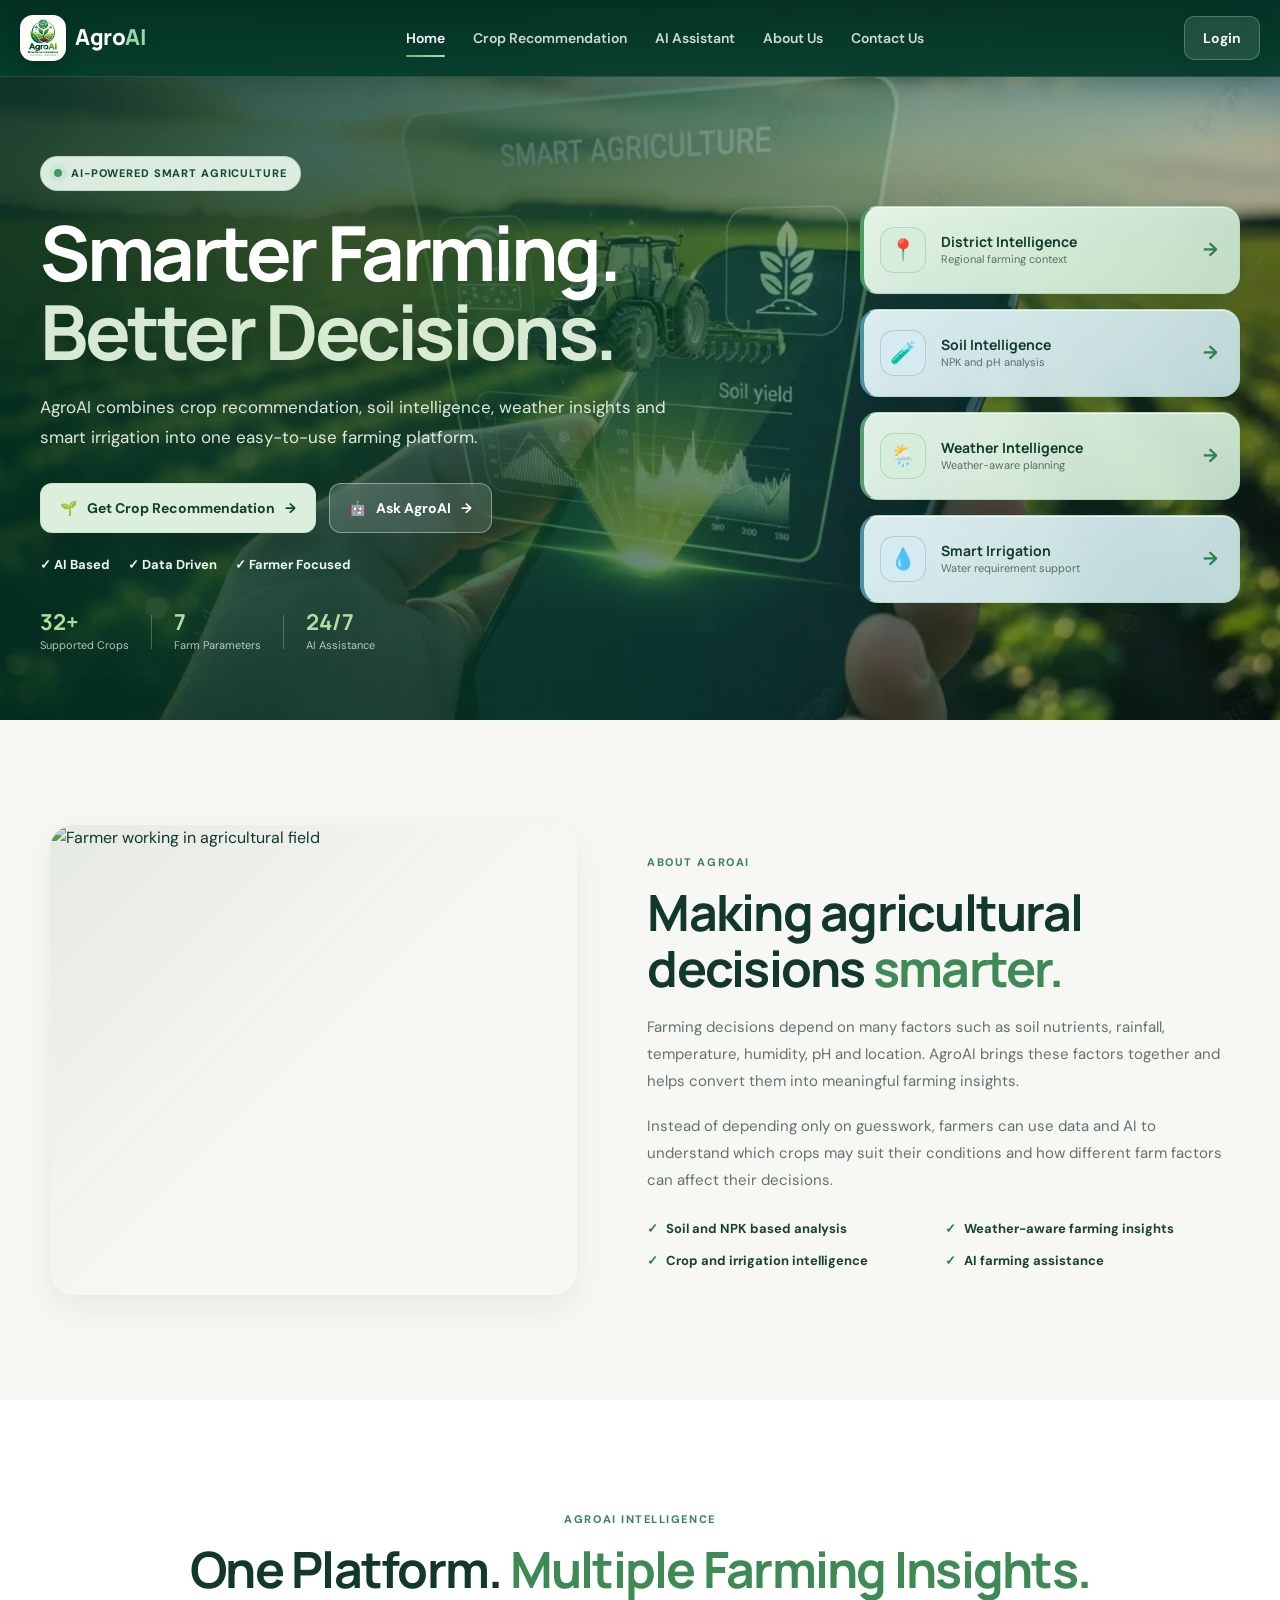
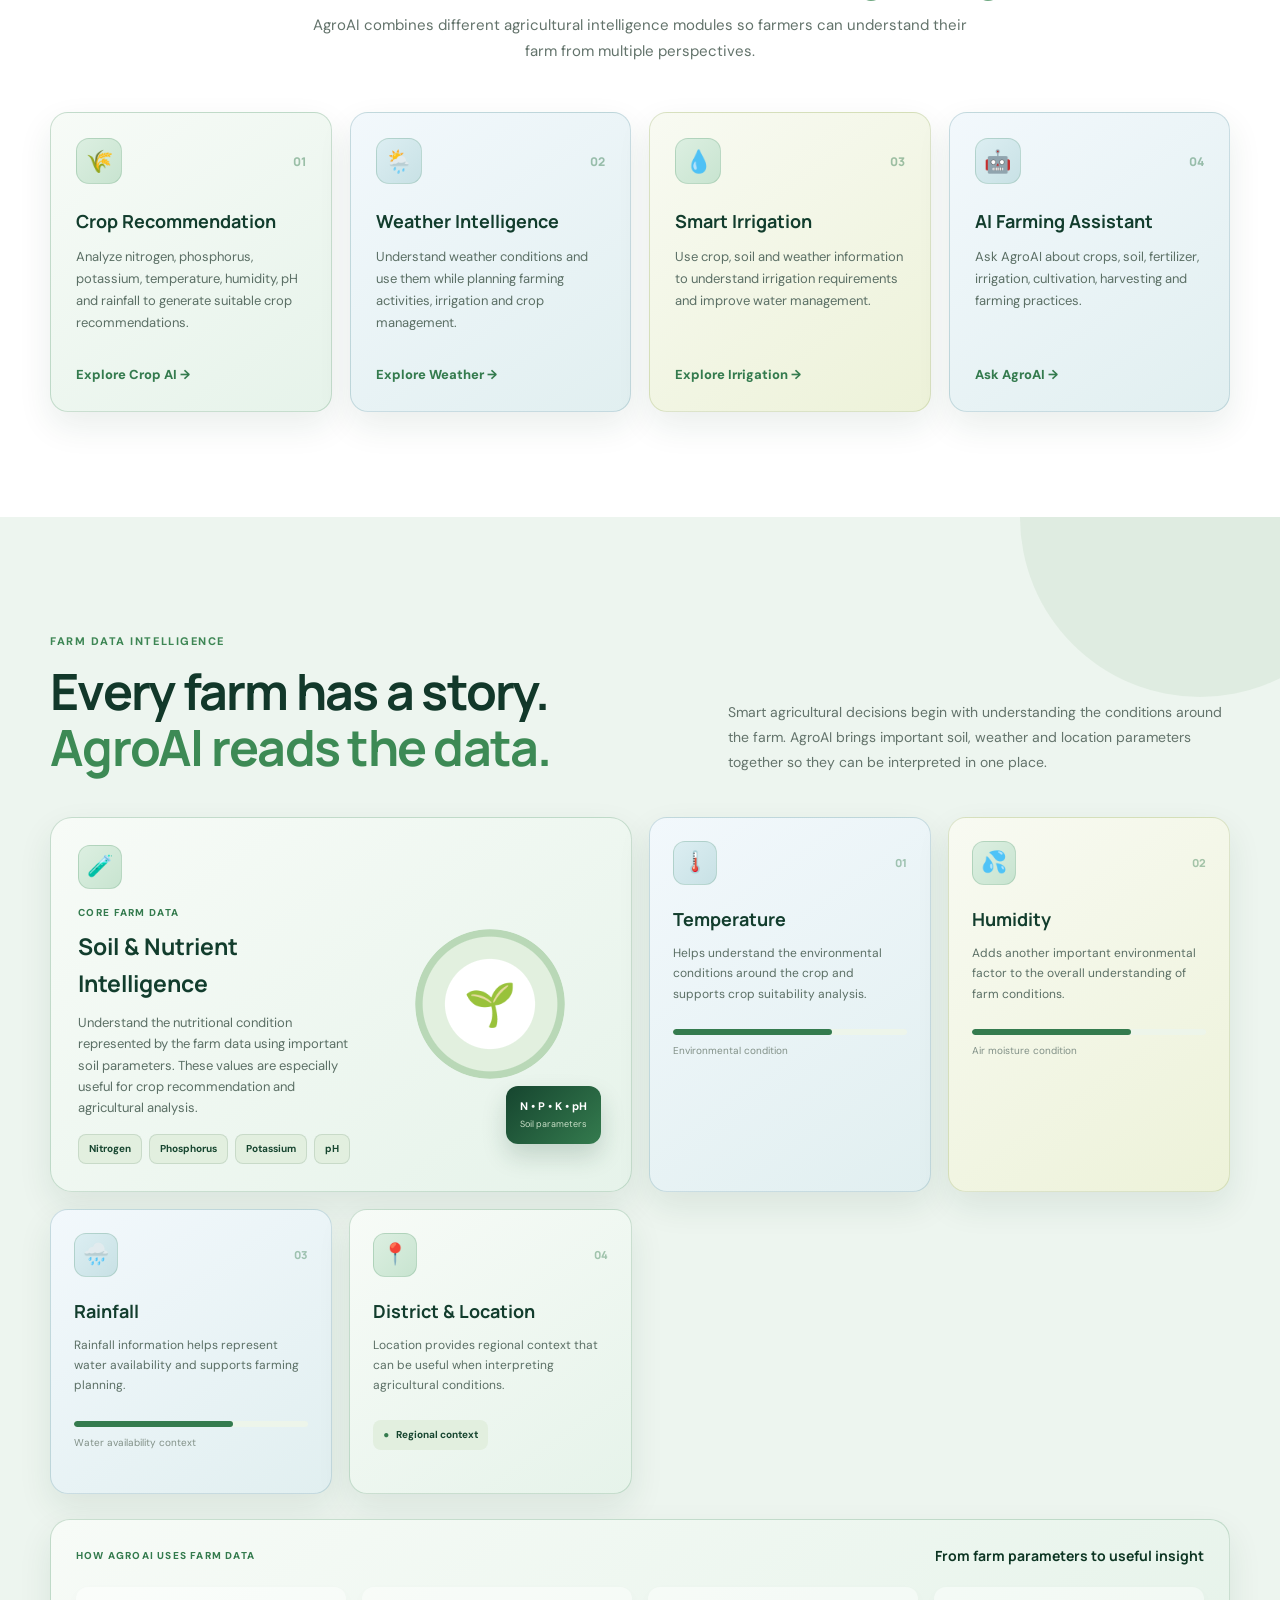
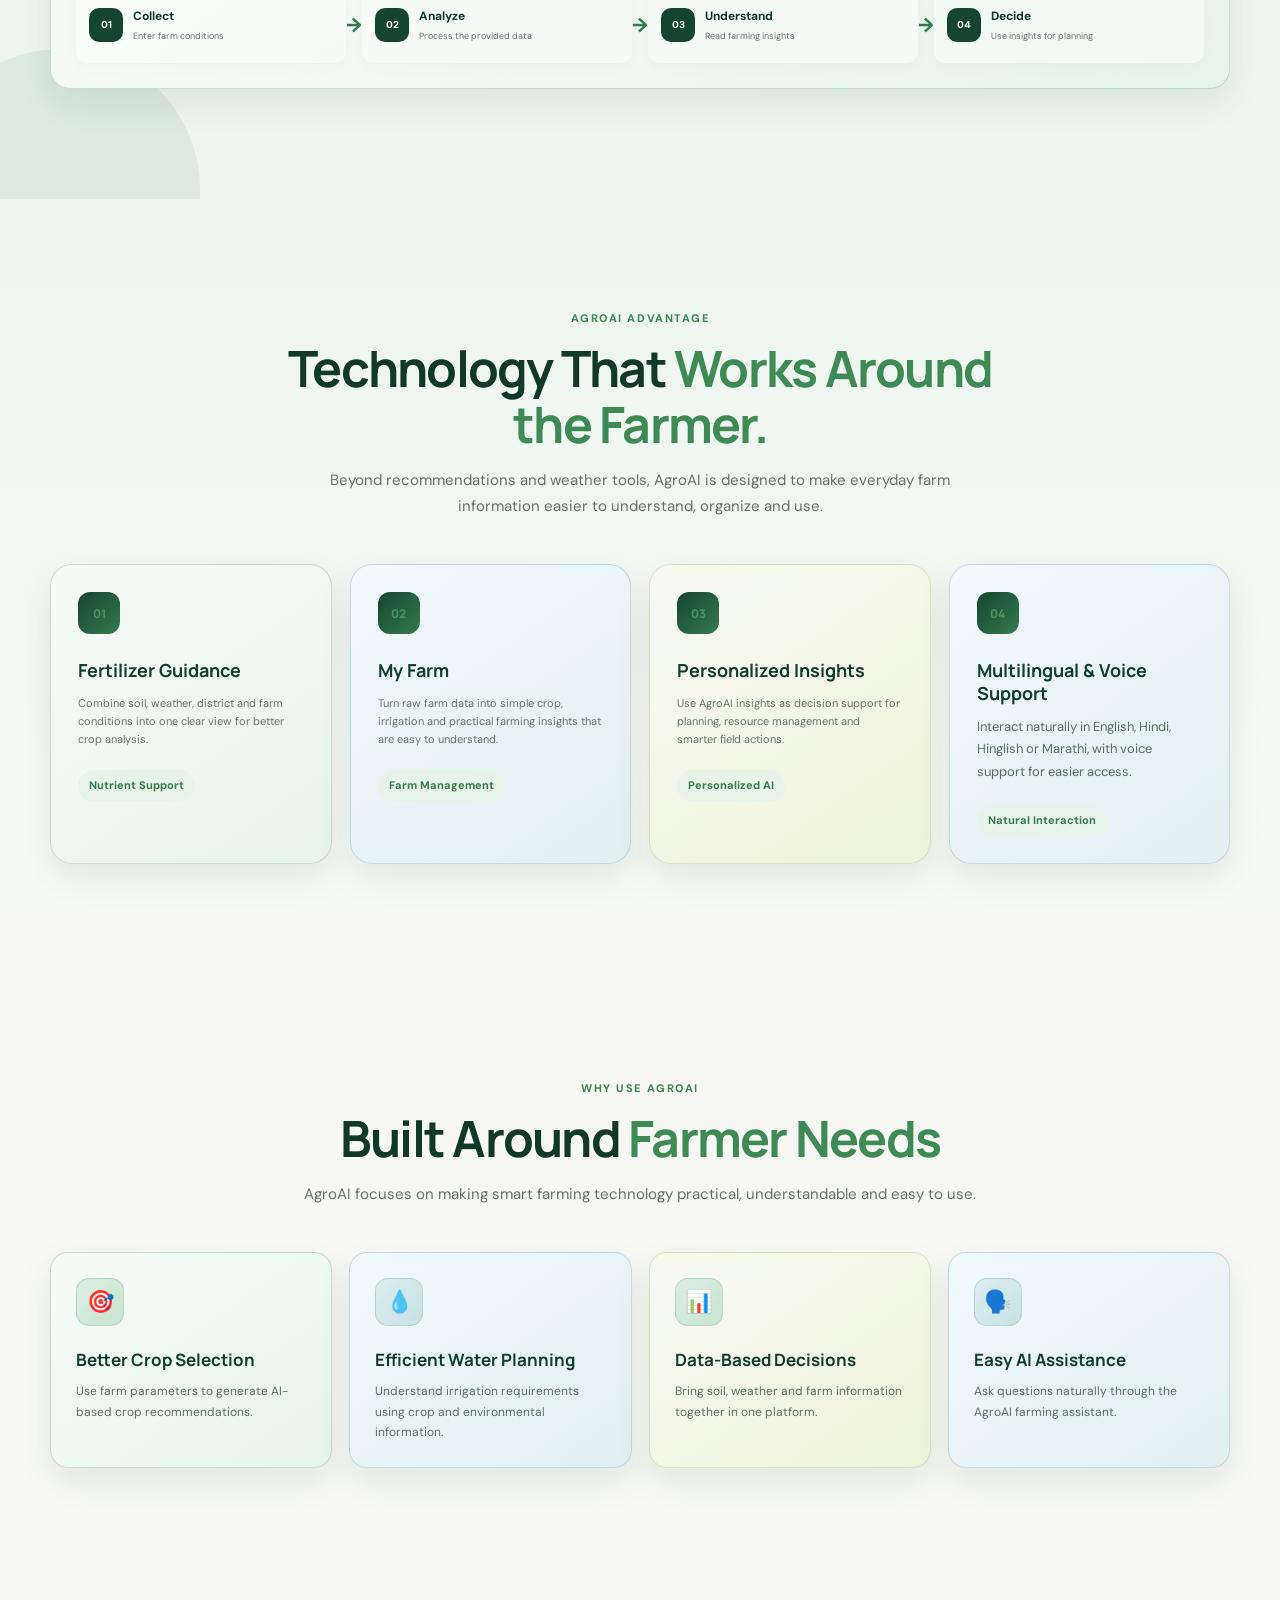
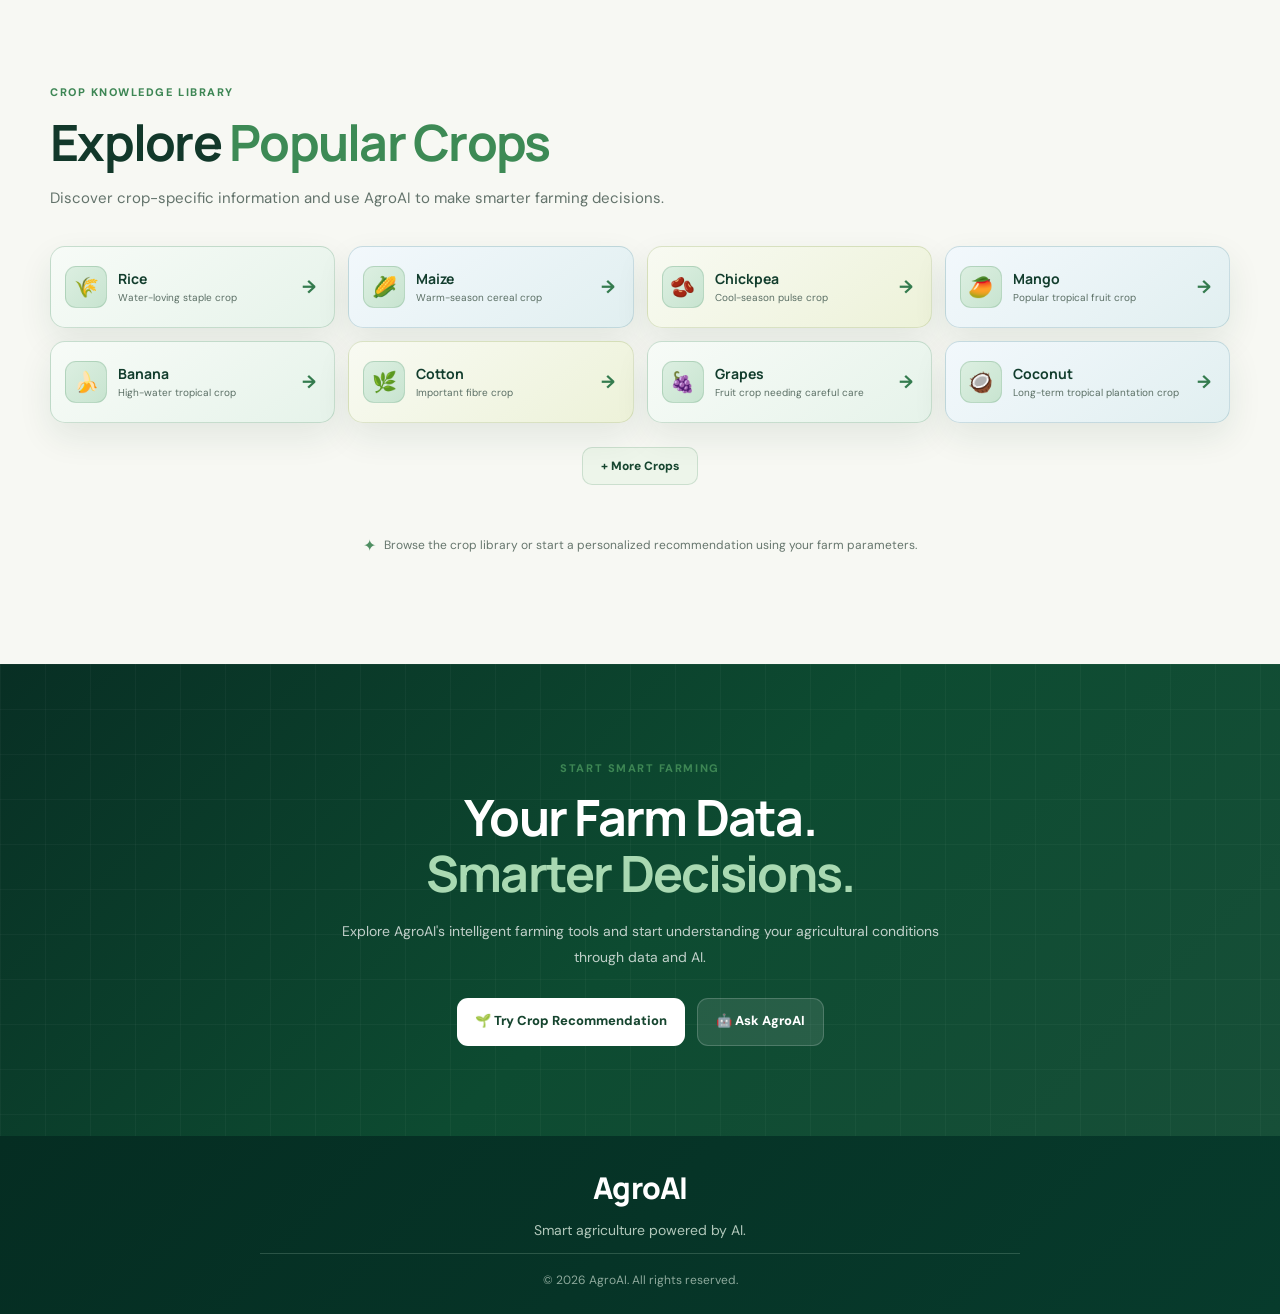
==== frontend/index.html @ 6e7ca46d "first commit" ====
<!DOCTYPE html>
<html lang="en">

<head>
    <meta charset="utf-8" />
    <meta content="width=device-width, initial-scale=1.0" name="viewport" />

    <meta
        content="AgroAI - AI-powered smart agriculture platform for intelligent crop, weather, soil and irrigation decisions."
        name="description"
    />

    <title>AgroAI | Smart Agriculture</title>

    <link href="index.css" rel="stylesheet" />

    <link href="https://fonts.googleapis.com" rel="preconnect" />
    <link crossorigin href="https://fonts.gstatic.com" rel="preconnect" />

    <link
        href="https://fonts.googleapis.com/css2?family=DM+Sans:wght@400;500;600;700&family=Manrope:wght@600;700;800&display=swap"
        rel="stylesheet"
    />
</head>

<body>

<!-- =====================================================
     NAVBAR
===================================================== -->

<header class="navbar navbar-ai">

    <div class="nav-container">

        <!-- LOGO -->
        <a class="logo" href="index.html">

            <span class="logo-mark">
                <img src="agroai-logo.png" alt="AgroAI Logo">
            </span>

            <span>
                Agro<span>AI</span>
            </span>

        </a>


        <!-- NAVIGATION -->
        <nav class="nav-links" id="navLinks">

            <a class="active" href="index.html">
                Home
            </a>

            <a href="crop.html" class="protected-link">
                Crop Recommendation
            </a>

            <a href="chatbot.html" class="protected-link">
                AI Assistant
            </a>

            <a href="about.html">
                About Us
            </a>

            <a href="contact.html">
                Contact Us
            </a>

        </nav>


        <!-- NAV ACTIONS -->
        <div class="nav-actions">

            <!-- LOGIN -->
            <a
                class="login-btn"
                href="login.html"
                id="loginBtn"
            >
                Login
            </a>


            <!-- PROFILE -->
            <button
                aria-label="Profile"
                class="icon-nav-btn"
                id="profileBtn"
                style="display:none;"
                title="Profile"
                type="button"
            >
                👤
            </button>


            <!-- ADMIN -->
            <a
                aria-label="Admin Dashboard"
                class="icon-nav-btn admin-icon"
                href="admin.html"
                id="adminBtn"
                style="display:none;"
                title="Admin Dashboard"
            >
                ⚙
            </a>


            <!-- LOGOUT -->
            <button
                aria-label="Logout"
                class="icon-nav-btn logout-icon"
                id="logoutBtn"
                style="display:none;"
                title="Logout"
                type="button"
            >
                ↪
            </button>

        </div>


        <!-- MOBILE MENU -->
        <button
            aria-label="Open menu"
            class="mobile-menu"
            id="mobileMenu"
            type="button"
        >
            ☰
        </button>

    </div>

</header>


<!-- =====================================================
     HERO
===================================================== -->

<section class="hero">

    <div class="hero-pattern"></div>

    <div class="hero-glow glow-one"></div>
    <div class="hero-glow glow-two"></div>

    <div class="hero-container">

        <div class="hero-content hero-content-left">

            <div class="hero-badge">
                <span class="badge-dot"></span>
                AI-POWERED SMART AGRICULTURE
            </div>


            <h1>
                Smarter Farming.
                <span>Better Decisions.</span>
            </h1>


            <p>
                AgroAI combines crop recommendation, soil intelligence,
                weather insights and smart irrigation into one
                easy-to-use farming platform.
            </p>


            <div class="hero-buttons">

                <a
                    class="primary-btn protected-link"
                    href="crop.html"
                >
                    <span>🌱</span>
                    Get Crop Recommendation
                    <b>→</b>
                </a>


                <a
                    class="secondary-btn protected-link"
                    href="chatbot.html"
                >
                    <span>🤖</span>
                    Ask AgroAI
                    <b>→</b>
                </a>

            </div>


            <div class="hero-highlights">

                <span>✓ AI Based</span>
                <span>✓ Data Driven</span>
                <span>✓ Farmer Focused</span>

            </div>


            <div class="hero-trust">

                <div class="trust-item">
                    <strong>32+</strong>
                    <span>Supported Crops</span>
                </div>

                <div class="trust-divider"></div>

                <div class="trust-item">
                    <strong>7</strong>
                    <span>Farm Parameters</span>
                </div>

                <div class="trust-divider"></div>

                <div class="trust-item">
                    <strong>24/7</strong>
                    <span>AI Assistance</span>
                </div>

            </div>

        </div>


        <!-- HERO INTELLIGENCE CARDS -->

        <div class="hero-intelligence">

            <a
                class="intelligence-card intelligence-card-color protected-link"
                href="crop.html"
            >
                <div class="intel-icon">📍</div>

                <div>
                    <strong>District Intelligence</strong>
                    <span>Regional farming context</span>
                </div>

                <b>→</b>
            </a>


            <a
                class="intelligence-card intelligence-card-color protected-link"
                href="crop.html"
            >
                <div class="intel-icon soil-icon">🧪</div>

                <div>
                    <strong>Soil Intelligence</strong>
                    <span>NPK and pH analysis</span>
                </div>

                <b>→</b>
            </a>


            <a
                class="intelligence-card intelligence-card-color protected-link"
                href="weather.html"
            >
                <div class="intel-icon weather-icon">🌦️</div>

                <div>
                    <strong>Weather Intelligence</strong>
                    <span>Weather-aware planning</span>
                </div>

                <b>→</b>
            </a>


            <a
                class="intelligence-card intelligence-card-color protected-link"
                href="irrigation.html"
            >
                <div class="intel-icon water-icon">💧</div>

                <div>
                    <strong>Smart Irrigation</strong>
                    <span>Water requirement support</span>
                </div>

                <b>→</b>
            </a>

        </div>

    </div>

</section>


<!-- =====================================================
     ABOUT AGROAI
===================================================== -->

<section class="about-section" id="about">

    <div class="section-container about-grid">

        <div class="about-image-wrap">

            <img
                alt="Farmer working in agricultural field"
                src="https://images.unsplash.com/photo-1625246333195-78d9c38ad449?auto=format&fit=crop&w=1200&q=85"
            />

        </div>


        <div class="about-content">

            <span class="section-label">
                ABOUT AGROAI
            </span>


            <h2>
                Making agricultural
                decisions <span>smarter.</span>
            </h2>


            <p>
                Farming decisions depend on many factors such as
                soil nutrients, rainfall, temperature, humidity,
                pH and location. AgroAI brings these factors
                together and helps convert them into meaningful
                farming insights.
            </p>


            <p>
                Instead of depending only on guesswork, farmers
                can use data and AI to understand which crops
                may suit their conditions and how different
                farm factors can affect their decisions.
            </p>


            <div class="about-points">

                <div>
                    <span>✓</span>
                    Soil and NPK based analysis
                </div>

                <div>
                    <span>✓</span>
                    Weather-aware farming insights
                </div>

                <div>
                    <span>✓</span>
                    Crop and irrigation intelligence
                </div>

                <div>
                    <span>✓</span>
                    AI farming assistance
                </div>

            </div>

        </div>

    </div>

</section>


<!-- =====================================================
     SMART FARMING INTELLIGENCE
===================================================== -->

<section class="intelligence-section">

    <div class="section-container">

        <div class="section-heading center">

            <span class="section-label">
                AGROAI INTELLIGENCE
            </span>

            <h2>
                One Platform.
                <span>Multiple Farming Insights.</span>
            </h2>

            <p>
                AgroAI combines different agricultural intelligence
                modules so farmers can understand their farm from
                multiple perspectives.
            </p>

        </div>


        <div class="module-grid">

            <article class="module-card">

                <div class="module-top">
                    <span class="module-icon">🌾</span>
                    <span class="module-number">01</span>
                </div>

                <h3>
                    Crop Recommendation
                </h3>

                <p>
                    Analyze nitrogen, phosphorus, potassium,
                    temperature, humidity, pH and rainfall to
                    generate suitable crop recommendations.
                </p>

                <a href="crop.html" class="protected-link">
                    Explore Crop AI →
                </a>

            </article>


            <article class="module-card">

                <div class="module-top">
                    <span class="module-icon">🌦️</span>
                    <span class="module-number">02</span>
                </div>

                <h3>
                    Weather Intelligence
                </h3>

                <p>
                    Understand weather conditions and use them
                    while planning farming activities, irrigation
                    and crop management.
                </p>

                <a href="weather.html" class="protected-link">
                    Explore Weather →
                </a>

            </article>


            <article class="module-card">

                <div class="module-top">
                    <span class="module-icon">💧</span>
                    <span class="module-number">03</span>
                </div>

                <h3>
                    Smart Irrigation
                </h3>

                <p>
                    Use crop, soil and weather information to
                    understand irrigation requirements and
                    improve water management.
                </p>

                <a href="irrigation.html" class="protected-link">
                    Explore Irrigation →
                </a>

            </article>


            <article class="module-card">

                <div class="module-top">
                    <span class="module-icon">🤖</span>
                    <span class="module-number">04</span>
                </div>

                <h3>
                    AI Farming Assistant
                </h3>

                <p>
                    Ask AgroAI about crops, soil, fertilizer,
                    irrigation, cultivation, harvesting and
                    farming practices.
                </p>

                <a href="chatbot.html" class="protected-link">
                    Ask AgroAI →
                </a>

            </article>

        </div>

    </div>

</section>


<!-- =====================================================
     WHAT AGROAI ANALYZES
===================================================== -->

<section class="analysis-section">

    <div class="analysis-bg-shape analysis-shape-one"></div>
    <div class="analysis-bg-shape analysis-shape-two"></div>

    <div class="section-container">

        <div class="analysis-header">

            <div>

                <span class="section-label">
                    FARM DATA INTELLIGENCE
                </span>

                <h2>
                    Every farm has a story.
                    <span>AgroAI reads the data.</span>
                </h2>

            </div>


            <p>
                Smart agricultural decisions begin with understanding
                the conditions around the farm. AgroAI brings important
                soil, weather and location parameters together so they
                can be interpreted in one place.
            </p>

        </div>


        <div class="analysis-feature-grid">

            <div class="analysis-feature-card">

                <div class="feature-card-content">

                    <div class="analysis-icon featured-icon">
                        🧪
                    </div>

                    <span class="analysis-card-label">
                        CORE FARM DATA
                    </span>

                    <h3>
                        Soil &amp; Nutrient Intelligence
                    </h3>

                    <p>
                        Understand the nutritional condition represented
                        by the farm data using important soil parameters.
                        These values are especially useful for crop
                        recommendation and agricultural analysis.
                    </p>

                    <div class="parameter-tags">

                        <span>Nitrogen</span>
                        <span>Phosphorus</span>
                        <span>Potassium</span>
                        <span>pH</span>

                    </div>

                </div>


                <div class="feature-visual">

                    <div class="soil-ring">
                        <span>🌱</span>
                    </div>

                    <div class="soil-mini-card">
                        <strong>N • P • K • pH</strong>
                        <small>Soil parameters</small>
                    </div>

                </div>

            </div>


            <div class="analysis-card analysis-temp">

                <div class="analysis-card-top">
                    <div class="analysis-icon">🌡️</div>
                    <span class="analysis-index">01</span>
                </div>

                <h3>Temperature</h3>

                <p>
                    Helps understand the environmental conditions
                    around the crop and supports crop suitability analysis.
                </p>

                <div class="analysis-progress">
                    <span></span>
                </div>

                <small>Environmental condition</small>

            </div>


            <div class="analysis-card analysis-humidity">

                <div class="analysis-card-top">
                    <div class="analysis-icon">💦</div>
                    <span class="analysis-index">02</span>
                </div>

                <h3>Humidity</h3>

                <p>
                    Adds another important environmental factor to
                    the overall understanding of farm conditions.
                </p>

                <div class="analysis-progress">
                    <span></span>
                </div>

                <small>Air moisture condition</small>

            </div>


            <div class="analysis-card analysis-rain">

                <div class="analysis-card-top">
                    <div class="analysis-icon">🌧️</div>
                    <span class="analysis-index">03</span>
                </div>

                <h3>Rainfall</h3>

                <p>
                    Rainfall information helps represent water
                    availability and supports farming planning.
                </p>

                <div class="analysis-progress">
                    <span></span>
                </div>

                <small>Water availability context</small>

            </div>


            <div class="analysis-card analysis-location">

                <div class="analysis-card-top">
                    <div class="analysis-icon">📍</div>
                    <span class="analysis-index">04</span>
                </div>

                <h3>District &amp; Location</h3>

                <p>
                    Location provides regional context that can be
                    useful when interpreting agricultural conditions.
                </p>

                <div class="location-chip">
                    <span>●</span>
                    Regional context
                </div>

            </div>

        </div>


        <!-- DATA FLOW -->

        <div class="analysis-flow">

            <div class="flow-title">

                <span>HOW AGROAI USES FARM DATA</span>

                <strong>
                    From farm parameters to useful insight
                </strong>

            </div>


            <div class="flow-steps">

                <div class="flow-step" tabindex="0">

                    <div class="flow-number">01</div>

                    <div>
                        <strong>Collect</strong>
                        <small>Enter farm conditions</small>
                    </div>

                    <span class="flow-hover">
                        Farm inputs
                    </span>

                </div>


                <span class="flow-arrow">→</span>


                <div class="flow-step" tabindex="0">

                    <div class="flow-number">02</div>

                    <div>
                        <strong>Analyze</strong>
                        <small>Process the provided data</small>
                    </div>

                    <span class="flow-hover">
                        AI analysis
                    </span>

                </div>


                <span class="flow-arrow">→</span>


                <div class="flow-step" tabindex="0">

                    <div class="flow-number">03</div>

                    <div>
                        <strong>Understand</strong>
                        <small>Read farming insights</small>
                    </div>

                    <span class="flow-hover">
                        Clear insights
                    </span>

                </div>


                <span class="flow-arrow">→</span>


                <div class="flow-step" tabindex="0">

                    <div class="flow-number">04</div>

                    <div>
                        <strong>Decide</strong>
                        <small>Use insights for planning</small>
                    </div>

                    <span class="flow-hover">
                        Smart planning
                    </span>

                </div>

            </div>

        </div>

    </div>

</section>


<!-- =====================================================
     SMART FARMING ECOSYSTEM
===================================================== -->

<section class="decision-section ecosystem-section">

    <div class="section-container">

        <div class="section-heading center ecosystem-heading">

            <span class="section-label">
                AGROAI ADVANTAGE
            </span>

            <h2>
                Technology That
                <span>Works Around the Farmer.</span>
            </h2>

            <p>
                Beyond recommendations and weather tools, AgroAI is designed
                to make everyday farm information easier to understand,
                organize and use.
            </p>

        </div>


        <div class="ecosystem-list advantage-grid">

            <article class="decision-item ecosystem-card">

                <div class="decision-number">01</div>

                <div>

                    <h3>Fertilizer Guidance</h3>

                    <p>
                        Get practical fertilizer information based on crop
                        needs and the farm conditions you provide.
                    </p>

                    <span class="ecosystem-tag">
                        Nutrient Support
                    </span>

                </div>

            </article>


            <article class="decision-item ecosystem-card">

                <div class="decision-number">02</div>

                <div>

                    <h3>My Farm</h3>

                    <p>
                        Keep important farm details organized so your
                        agricultural information stays easy to manage.
                    </p>

                    <span class="ecosystem-tag">
                        Farm Management
                    </span>

                </div>

            </article>


            <article class="decision-item ecosystem-card">

                <div class="decision-number">03</div>

                <div>

                    <h3>Personalized Insights</h3>

                    <p>
                        Use your district, crop and farm information to
                        make AgroAI responses more relevant to your situation.
                    </p>

                    <span class="ecosystem-tag">
                        Personalized AI
                    </span>

                </div>

            </article>


            <article class="decision-item ecosystem-card">

                <div class="decision-number">04</div>

                <div>

                    <h3>Multilingual &amp; Voice Support</h3>

                    <p>
                        Interact naturally in English, Hindi, Hinglish or
                        Marathi, with voice support for easier access.
                    </p>

                    <span class="ecosystem-tag">
                        Natural Interaction
                    </span>

                </div>

            </article>

        </div>

    </div>

</section>


<!-- =====================================================
     BENEFITS
===================================================== -->

<section class="benefits-section">

    <div class="section-container">

        <div class="section-heading center">

            <span class="section-label">
                WHY USE AGROAI
            </span>

            <h2>
                Built Around
                <span>Farmer Needs</span>
            </h2>

            <p>
                AgroAI focuses on making smart farming technology
                practical, understandable and easy to use.
            </p>

        </div>


        <div class="benefit-grid">

            <div class="benefit-card">

                <div class="benefit-icon">
                    🎯
                </div>

                <h3>
                    Better Crop Selection
                </h3>

                <p>
                    Use farm parameters to generate
                    AI-based crop recommendations.
                </p>

            </div>


            <div class="benefit-card">

                <div class="benefit-icon">
                    💧
                </div>

                <h3>
                    Efficient Water Planning
                </h3>

                <p>
                    Understand irrigation requirements using
                    crop and environmental information.
                </p>

            </div>


            <div class="benefit-card">

                <div class="benefit-icon">
                    📊
                </div>

                <h3>
                    Data-Based Decisions
                </h3>

                <p>
                    Bring soil, weather and farm information
                    together in one platform.
                </p>

            </div>


            <div class="benefit-card">

                <div class="benefit-icon">
                    🗣️
                </div>

                <h3>
                    Easy AI Assistance
                </h3>

                <p>
                    Ask questions naturally through the
                    AgroAI farming assistant.
                </p>

            </div>

        </div>

    </div>

</section>


<!-- =====================================================
     SUPPORTED CROPS
===================================================== -->

<section class="crops-section">

    <div class="section-container">

        <div class="crop-library-head">

            <div class="section-heading">

                <span class="section-label">
                    CROP KNOWLEDGE LIBRARY
                </span>

                <h2>
                    Explore <span>Popular Crops</span>
                </h2>

                <p>
                    Discover crop-specific information and use AgroAI
                    to make smarter farming decisions.
                </p>

            </div>

        </div>


        <!-- FIRST 8 CROPS -->

        <div class="featured-crops" id="cropList">

            <article class="crop-card featured-crop">
                <div class="crop-card-icon rice-icon">🌾</div>
                <div>
                    <h3>Rice</h3>
                    <p>Water-loving staple crop</p>
                </div>
                <span>→</span>
            </article>


            <article class="crop-card featured-crop">
                <div class="crop-card-icon maize-icon">🌽</div>
                <div>
                    <h3>Maize</h3>
                    <p>Warm-season cereal crop</p>
                </div>
                <span>→</span>
            </article>


            <article class="crop-card featured-crop">
                <div class="crop-card-icon chickpea-icon">🫘</div>
                <div>
                    <h3>Chickpea</h3>
                    <p>Cool-season pulse crop</p>
                </div>
                <span>→</span>
            </article>


            <article class="crop-card featured-crop">
                <div class="crop-card-icon mango-icon">🥭</div>
                <div>
                    <h3>Mango</h3>
                    <p>Popular tropical fruit crop</p>
                </div>
                <span>→</span>
            </article>


            <article class="crop-card featured-crop">
                <div class="crop-card-icon banana-icon">🍌</div>
                <div>
                    <h3>Banana</h3>
                    <p>High-water tropical crop</p>
                </div>
                <span>→</span>
            </article>


            <article class="crop-card featured-crop">
                <div class="crop-card-icon cotton-icon">🌿</div>
                <div>
                    <h3>Cotton</h3>
                    <p>Important fibre crop</p>
                </div>
                <span>→</span>
            </article>


            <article class="crop-card featured-crop">
                <div class="crop-card-icon grape-icon">🍇</div>
                <div>
                    <h3>Grapes</h3>
                    <p>Fruit crop needing careful care</p>
                </div>
                <span>→</span>
            </article>


            <article class="crop-card featured-crop">
                <div class="crop-card-icon coconut-icon">🥥</div>
                <div>
                    <h3>Coconut</h3>
                    <p>Long-term tropical plantation crop</p>
                </div>
                <span>→</span>
            </article>

        </div>


        <!-- MORE CROPS BUTTON -->

        <button
            class="more-crops-btn"
            id="moreCropsBtn"
            type="button"
        >
            + More Crops
        </button>


        <!-- EXTRA CROPS -->

        <div
            class="extra-crops-grid"
            id="extraCropGrid"
        >

            <article class="crop-card extra-crop">
                <div class="crop-card-icon">🌱</div>
                <div>
                    <h3>Lentil</h3>
                    <p>Cool-season pulse crop</p>
                </div>
                <span>→</span>
            </article>


            <article class="crop-card extra-crop">
                <div class="crop-card-icon">🫘</div>
                <div>
                    <h3>Kidney Beans</h3>
                    <p>Protein-rich pulse crop</p>
                </div>
                <span>→</span>
            </article>


            <article class="crop-card extra-crop">
                <div class="crop-card-icon">🫘</div>
                <div>
                    <h3>Pigeon Peas</h3>
                    <p>Warm-season pulse crop</p>
                </div>
                <span>→</span>
            </article>


            <article class="crop-card extra-crop">
                <div class="crop-card-icon">🫘</div>
                <div>
                    <h3>Moth Beans</h3>
                    <p>Drought-tolerant pulse crop</p>
                </div>
                <span>→</span>
            </article>


            <article class="crop-card extra-crop">
                <div class="crop-card-icon">🌱</div>
                <div>
                    <h3>Mung Bean</h3>
                    <p>Fast-growing pulse crop</p>
                </div>
                <span>→</span>
            </article>


            <article class="crop-card extra-crop">
                <div class="crop-card-icon">🫘</div>
                <div>
                    <h3>Black Gram</h3>
                    <p>Important pulse crop</p>
                </div>
                <span>→</span>
            </article>


            <article class="crop-card extra-crop">
                <div class="crop-card-icon">🍎</div>
                <div>
                    <h3>Pomegranate</h3>
                    <p>Dry-climate fruit crop</p>
                </div>
                <span>→</span>
            </article>


            <article class="crop-card extra-crop">
                <div class="crop-card-icon">🍊</div>
                <div>
                    <h3>Orange</h3>
                    <p>Citrus fruit crop</p>
                </div>
                <span>→</span>
            </article>


            <article class="crop-card extra-crop">
                <div class="crop-card-icon">🍉</div>
                <div>
                    <h3>Watermelon</h3>
                    <p>Warm-season fruit crop</p>
                </div>
                <span>→</span>
            </article>


            <article class="crop-card extra-crop">
                <div class="crop-card-icon">🍈</div>
                <div>
                    <h3>Muskmelon</h3>
                    <p>Warm-season melon crop</p>
                </div>
                <span>→</span>
            </article>


            <article class="crop-card extra-crop">
                <div class="crop-card-icon">🍎</div>
                <div>
                    <h3>Apple</h3>
                    <p>Cool-climate fruit crop</p>
                </div>
                <span>→</span>
            </article>


            <article class="crop-card extra-crop">
                <div class="crop-card-icon">🍊</div>
                <div>
                    <h3>Papaya</h3>
                    <p>Fast-growing tropical fruit</p>
                </div>
                <span>→</span>
            </article>


            <article class="crop-card extra-crop">
                <div class="crop-card-icon">☕</div>
                <div>
                    <h3>Coffee</h3>
                    <p>Plantation beverage crop</p>
                </div>
                <span>→</span>
            </article>


            <article class="crop-card extra-crop">
                <div class="crop-card-icon">🌿</div>
                <div>
                    <h3>Jute</h3>
                    <p>Important natural fibre crop</p>
                </div>
                <span>→</span>
            </article>


            <article class="crop-card extra-crop">
                <div class="crop-card-icon">🌾</div>
                <div>
                    <h3>Wheat</h3>
                    <p>Major cool-season cereal</p>
                </div>
                <span>→</span>
            </article>


            <article class="crop-card extra-crop">
                <div class="crop-card-icon">🌾</div>
                <div>
                    <h3>Barley</h3>
                    <p>Hardy cereal crop</p>
                </div>
                <span>→</span>
            </article>


            <article class="crop-card extra-crop">
                <div class="crop-card-icon">🌻</div>
                <div>
                    <h3>Sunflower</h3>
                    <p>Oilseed crop needing sunlight</p>
                </div>
                <span>→</span>
            </article>


            <article class="crop-card extra-crop">
                <div class="crop-card-icon">🍅</div>
                <div>
                    <h3>Tomato</h3>
                    <p>Popular vegetable crop</p>
                </div>
                <span>→</span>
            </article>


            <article class="crop-card extra-crop">
                <div class="crop-card-icon">🥔</div>
                <div>
                    <h3>Potato</h3>
                    <p>Cool-season tuber crop</p>
                </div>
                <span>→</span>
            </article>


            <article class="crop-card extra-crop">
                <div class="crop-card-icon">🌿</div>
                <div>
                    <h3>Sugarcane</h3>
                    <p>High-water commercial crop</p>
                </div>
                <span>→</span>
            </article>


            <article class="crop-card extra-crop">
                <div class="crop-card-icon">🌶️</div>
                <div>
                    <h3>Chilli</h3>
                    <p>Important spice crop</p>
                </div>
                <span>→</span>
            </article>


            <article class="crop-card extra-crop">
                <div class="crop-card-icon">🥜</div>
                <div>
                    <h3>Groundnut</h3>
                    <p>Important oilseed crop</p>
                </div>
                <span>→</span>
            </article>


            <article class="crop-card extra-crop">
                <div class="crop-card-icon">🧅</div>
                <div>
                    <h3>Onion</h3>
                    <p>Major vegetable and spice crop</p>
                </div>
                <span>→</span>
            </article>


            <article class="crop-card extra-crop">
                <div class="crop-card-icon">🫛</div>
                <div>
                    <h3>Peas</h3>
                    <p>Cool-season vegetable crop</p>
                </div>
                <span>→</span>
            </article>

        </div>


        <div class="crop-library-note">

            <span>✦</span>

            Browse the crop library or start a personalized
            recommendation using your farm parameters.

        </div>

    </div>

</section>


<!-- =====================================================
     FINAL CTA
===================================================== -->

<section class="final-cta">

    <div class="cta-pattern"></div>

    <div class="cta-content">

        <span class="section-label light">
            START SMART FARMING
        </span>

        <h2>
            Your Farm Data.
            <span>Smarter Decisions.</span>
        </h2>

        <p>
            Explore AgroAI's intelligent farming tools and
            start understanding your agricultural conditions
            through data and AI.
        </p>


        <div class="cta-buttons">

            <a
                class="cta-primary protected-link"
                href="crop.html"
            >
                🌱 Try Crop Recommendation
            </a>


            <a
                class="cta-secondary protected-link"
                href="chatbot.html"
            >
                🤖 Ask AgroAI
            </a>

        </div>

    </div>

</section>


<!-- =====================================================
     FOOTER
===================================================== -->

<footer class="footer">

    <div class="footer-content">

        <div class="footer-logo">

            <img
                src="agroai-logo.png"
                alt="AgroAI Logo"
            >

            <span class="footer-brand-text">
                AgroAI
            </span>

        </div>


        <p>
            Smart agriculture powered by AI.
        </p>


        <div class="footer-line"></div>


        <small>
            © 2026 AgroAI. All rights reserved.
        </small>

    </div>

</footer>


<!-- =====================================================
     JAVASCRIPT
===================================================== -->

<script>

document.addEventListener("DOMContentLoaded", function () {


    /* =================================================
       AUTH ELEMENTS
    ================================================= */

    const loginBtn =
        document.getElementById("loginBtn");

    const profileBtn =
        document.getElementById("profileBtn");

    const adminBtn =
        document.getElementById("adminBtn");

    const logoutBtn =
        document.getElementById("logoutBtn");

    const footerProfileLink =
        document.getElementById("footerProfileLink");


    const loggedIn =
        localStorage.getItem("agroai_logged_in") === "true";

    const role =
        localStorage.getItem("agroai_role");


    /* =================================================
       NAVBAR AUTH DISPLAY
    ================================================= */

    if (loggedIn) {

        if (loginBtn) {
            loginBtn.style.display = "none";
        }

        if (profileBtn) {
            profileBtn.style.display = "inline-flex";
        }

        if (logoutBtn) {
            logoutBtn.style.display = "inline-flex";
        }


        if (adminBtn) {

            adminBtn.style.display =
                role === "admin"
                    ? "inline-flex"
                    : "none";

        }

    } else {

        if (loginBtn) {
            loginBtn.style.display = "inline-flex";
        }

        if (profileBtn) {
            profileBtn.style.display = "none";
        }

        if (adminBtn) {
            adminBtn.style.display = "none";
        }

        if (logoutBtn) {
            logoutBtn.style.display = "none";
        }

    }


    /* =================================================
       PROTECTED AGROAI FEATURES
    ================================================= */

    const protectedLinks =
        document.querySelectorAll(
            '.protected-link, a[href="crop.html"], a[href="chatbot.html"], a[href="weather.html"], a[href="irrigation.html"]'
        );


    protectedLinks.forEach(function (link) {

        link.addEventListener("click", function (event) {

            const isLoggedIn =
                localStorage.getItem(
                    "agroai_logged_in"
                ) === "true";


            if (!isLoggedIn) {

                event.preventDefault();


                localStorage.setItem(
                    "agroai_redirect_after_login",
                    link.getAttribute("href")
                );


                alert(
                    "Please Sign Up and Login first to use AgroAI features."
                );


                window.location.href =
                    "signup.html";

            }

        });

    });


    /* =================================================
       PROFILE
    ================================================= */

    if (profileBtn) {

        profileBtn.addEventListener(
            "click",
            function () {

                const isLoggedIn =
                    localStorage.getItem(
                        "agroai_logged_in"
                    ) === "true";


                if (isLoggedIn) {

                    window.location.href =
                        "profile.html";

                } else {

                    window.location.href =
                        "login.html";

                }

            }
        );

    }


    /* =================================================
       FOOTER PROFILE
    ================================================= */

    if (footerProfileLink) {

        footerProfileLink.addEventListener(
            "click",
            function (event) {

                const isLoggedIn =
                    localStorage.getItem(
                        "agroai_logged_in"
                    ) === "true";


                if (!isLoggedIn) {

                    event.preventDefault();

                    alert(
                        "Please Login first to open your profile."
                    );

                    window.location.href =
                        "login.html";

                }

            }
        );

    }


    /* =================================================
       LOGOUT
    ================================================= */

    if (logoutBtn) {

        logoutBtn.addEventListener(
            "click",
            function () {

                localStorage.removeItem(
                    "agroai_logged_in"
                );

                localStorage.removeItem(
                    "agroai_role"
                );

                localStorage.removeItem(
                    "agroai_user"
                );

                localStorage.removeItem(
                    "agroai_redirect_after_login"
                );


                window.location.href =
                    "index.html";

            }
        );

    }


    /* =================================================
       MORE CROPS
    ================================================= */

    const moreBtn =
        document.getElementById("moreCropsBtn");

    const extraCrops =
        document.querySelectorAll(".extra-crop");

    let expanded = false;


    if (moreBtn) {

        moreBtn.addEventListener(
            "click",
            function () {

                expanded = !expanded;


                extraCrops.forEach(
                    function (crop) {

                        crop.classList.toggle(
                            "show",
                            expanded
                        );

                    }
                );


                moreBtn.textContent =
                    expanded
                        ? "− Show Less"
                        : "+ More Crops";

            }
        );

    }


    /* =================================================
       MOBILE MENU
    ================================================= */

    const mobileMenu =
        document.getElementById("mobileMenu");

    const navLinks =
        document.getElementById("navLinks");


    if (mobileMenu && navLinks) {

        mobileMenu.addEventListener(
            "click",
            function () {

                navLinks.classList.toggle(
                    "mobile-open"
                );

            }
        );


        document
            .querySelectorAll(".nav-links a")
            .forEach(function (link) {

                link.addEventListener(
                    "click",
                    function () {

                        navLinks.classList.remove(
                            "mobile-open"
                        );

                    }
                );

            });

    }

});

</script>

</body>
</html>
---- frontend/index.css ----
/* =========================================================
   AGROAI - SMART AGRICULTURE
   INDEX.CSS
   Green + Cream Professional Theme
   ========================================================= */


/* =========================================================
   ROOT VARIABLES
   ========================================================= */

:root {
    --forest: #16452f;
    --forest-dark: #0d3523;
    --green: #347b4e;
    --green-light: #5f9d68;

    --sage: #dcebdc;
    --sage-light: #edf5ea;

    --cream: #f8f6ee;
    --cream-dark: #eeeadd;

    --gold: #4f8f62;
    --gold-light: #dcebdc;

    --ink: #17372a;
    --muted: #66766d;

    --white: #ffffff;

    --border: rgba(30, 76, 49, 0.13);

    --shadow: 0 12px 34px rgba(22, 65, 42, 0.08);
    --shadow-hover: 0 20px 48px rgba(22, 65, 42, 0.14);

    --radius-sm: 10px;
    --radius-md: 16px;
    --radius-lg: 24px;
}


/* =========================================================
   RESET
   ========================================================= */

* {
    margin: 0;
    padding: 0;
    box-sizing: border-box;
}

html {
    scroll-behavior: smooth;
}

body {
    font-family: "DM Sans", sans-serif;
    background: var(--cream);
    color: var(--ink);
    line-height: 1.6;
    overflow-x: hidden;
}

a {
    color: inherit;
    text-decoration: none;
}

button {
    font-family: inherit;
}

img {
    max-width: 100%;
    display: block;
}


/* =========================================================
   COMMON CONTAINER
   ========================================================= */

.section-container {
    width: min(1180px, calc(100% - 40px));
    margin: 0 auto;
}


/* =========================================================
   NAVBAR
   ========================================================= */

.navbar {
    position: fixed;
    top: 0;
    left: 0;
    width: 100%;
    z-index: 1000;

    background: rgba(13, 53, 35, 0.90);
    backdrop-filter: blur(14px);
    -webkit-backdrop-filter: blur(14px);

    border-bottom: 1px solid rgba(255, 255, 255, 0.08);
}

.nav-container {
    width: min(1240px, calc(100% - 40px));
    min-height: 74px;
    margin: auto;

    display: flex;
    align-items: center;
    justify-content: space-between;
    gap: 25px;
}

.logo {
    display: inline-flex;
    align-items: center;
    gap: 9px;

    color: var(--white);
    font-family: "Manrope", sans-serif;
    font-size: 22px;
    font-weight: 800;

    white-space: nowrap;
}

.logo-mark {
    width: 38px;
    height: 38px;

    display: grid;
    place-items: center;

    background: rgba(255, 255, 255, 0.12);
    border: 1px solid rgba(255, 255, 255, 0.15);

    border-radius: 12px;
}

.logo > span:last-child > span {
    color: #a9d88f;
}

.nav-links {
    display: flex;
    align-items: center;
    justify-content: center;
    gap: 28px;
}

.nav-links a {
    position: relative;

    color: rgba(255, 255, 255, 0.84);

    font-size: 14px;
    font-weight: 600;

    padding: 8px 0;

    transition:
        color 0.25s ease,
        transform 0.25s ease;
}

.nav-links a:hover {
    color: #ffffff;
    transform: translateY(-1px);
}

.nav-links a::after {
    content: "";

    position: absolute;
    left: 0;
    bottom: 0;

    width: 0;
    height: 2px;

    background: var(--gold);

    border-radius: 10px;

    transition: width 0.25s ease;
}

.nav-links a:hover::after,
.nav-links a.active::after {
    width: 100%;
}

.nav-actions {
    display: flex;
    align-items: center;
    gap: 8px;
}

.login-btn {
    padding: 10px 18px;

    color: var(--forest);
    background: #ffffff;

    border-radius: 10px;

    font-size: 14px;
    font-weight: 700;

    transition:
        transform 0.25s ease,
        box-shadow 0.25s ease;
}

.login-btn:hover {
    transform: translateY(-2px);
    box-shadow: 0 8px 20px rgba(0, 0, 0, 0.15);
}

.icon-nav-btn {
    width: 38px;
    height: 38px;

    display: inline-flex;
    align-items: center;
    justify-content: center;

    border: 1px solid rgba(255, 255, 255, 0.15);
    border-radius: 10px;

    background: rgba(255, 255, 255, 0.10);
    color: #ffffff;

    cursor: pointer;

    transition:
        background 0.25s ease,
        transform 0.25s ease;
}

.icon-nav-btn:hover {
    background: rgba(255, 255, 255, 0.18);
    transform: translateY(-2px);
}

.mobile-menu {
    display: none;

    width: 42px;
    height: 42px;

    border: 1px solid rgba(255, 255, 255, 0.16);
    border-radius: 10px;

    background: rgba(255, 255, 255, 0.10);
    color: #ffffff;

    font-size: 21px;
    cursor: pointer;
}


/* =========================================================
   HERO
   ========================================================= */

.hero {
    position: relative;

    min-height: 700px;

    display: flex;
    align-items: center;

    overflow: hidden;

    /*
       IMPORTANT:
       farm-landscape.jpg must be inside frontend/
       beside index.html.
    */

    background-image:
        linear-gradient(
            90deg,
            rgba(255, 255, 255, 0.88) 0%,
            rgba(255, 255, 255, 0.68) 30%,
            rgba(255, 255, 255, 0.30) 58%,
            rgba(255, 255, 255, 0.05) 100%
        ),
        url("farm-landscape.jpg");

    background-size: cover;
    background-position: center;
    background-repeat: no-repeat;
}

.hero-pattern {
    position: absolute;
    inset: 0;

    pointer-events: none;

    background:
        radial-gradient(
            circle at 82% 20%,
            rgba(95, 157, 104, 0.18),
            transparent 28%
        ),
        radial-gradient(
            circle at 12% 82%,
            rgba(79, 143, 98, 0.10),
            transparent 28%
        );
}

.hero-glow {
    position: absolute;

    width: 280px;
    height: 280px;

    border-radius: 50%;

    filter: blur(80px);

    pointer-events: none;
}

.glow-one {
    top: 8%;
    right: 8%;

    background: rgba(95, 157, 104, 0.16);
}

.glow-two {
    bottom: 5%;
    left: 4%;

    background: rgba(79, 143, 98, 0.12);
}

.hero-container {
    position: relative;
    z-index: 2;

    width: min(1180px, calc(100% - 40px));

    margin: 0 auto;
    padding-top: 90px;

    display: grid;
    grid-template-columns: minmax(0, 1.2fr) minmax(300px, 0.8fr);

    align-items: center;
    gap: 70px;
}

.hero-content-left {
    max-width: 690px;
}

.hero-badge {
    width: fit-content;

    display: inline-flex;
    align-items: center;
    gap: 9px;

    padding: 8px 13px;

    background: rgba(255, 255, 255, 0.84);
    border: 1px solid rgba(52, 123, 78, 0.18);

    border-radius: 30px;

    color: var(--forest);

    font-size: 11px;
    font-weight: 800;
    letter-spacing: 0.08em;

    box-shadow: 0 8px 24px rgba(22, 65, 42, 0.07);
}

.badge-dot {
    width: 8px;
    height: 8px;

    border-radius: 50%;

    background: var(--green);

    box-shadow: 0 0 0 5px rgba(52, 123, 78, 0.12);
}

.hero h1 {
    margin-top: 22px;

    color: var(--forest-dark);

    font-family: "Manrope", sans-serif;

    font-size: clamp(44px, 6vw, 76px);
    line-height: 1.04;
    letter-spacing: -0.045em;

    max-width: 760px;
}

.hero h1 span {
    display: block;
    color: var(--green);
}

.hero p {
    max-width: 650px;

    margin-top: 22px;

    color: #496056;

    font-size: 17px;
    line-height: 1.75;
}

.hero-buttons {
    display: flex;
    flex-wrap: wrap;

    gap: 13px;

    margin-top: 30px;
}

.primary-btn,
.secondary-btn {
    display: inline-flex;
    align-items: center;
    justify-content: center;
    gap: 10px;

    min-height: 50px;

    padding: 12px 19px;

    border-radius: 12px;

    font-size: 14px;
    font-weight: 700;

    transition:
        transform 0.25s ease,
        box-shadow 0.25s ease,
        background 0.25s ease;
}

.primary-btn {
    color: #ffffff;
    background: var(--forest);

    box-shadow: 0 12px 28px rgba(22, 69, 47, 0.22);
}

.primary-btn:hover {
    transform: translateY(-3px);
    box-shadow: 0 18px 34px rgba(22, 69, 47, 0.28);
}

.secondary-btn {
    color: var(--forest);
    background: rgba(255, 255, 255, 0.84);

    border: 1px solid rgba(52, 123, 78, 0.20);
}

.secondary-btn:hover {
    transform: translateY(-3px);
    background: #ffffff;
    box-shadow: var(--shadow);
}

.hero-highlights {
    display: flex;
    flex-wrap: wrap;
    gap: 18px;

    margin-top: 22px;

    color: var(--forest);

    font-size: 13px;
    font-weight: 700;
}

.hero-trust {
    display: flex;
    align-items: center;
    gap: 22px;

    margin-top: 34px;
}

.trust-item {
    display: flex;
    flex-direction: column;
}

.trust-item strong {
    color: var(--forest-dark);

    font-family: "Manrope", sans-serif;

    font-size: 22px;
    line-height: 1.1;
}

.trust-item span {
    margin-top: 3px;

    color: var(--muted);

    font-size: 11px;
}

.trust-divider {
    width: 1px;
    height: 34px;

    background: rgba(30, 76, 49, 0.20);
}


/* =========================================================
   HERO INTELLIGENCE CARDS
   ========================================================= */

.hero-intelligence {
    display: grid;
    gap: 12px;
}

.intelligence-card {
    display: grid;
    grid-template-columns: 46px 1fr 20px;
    align-items: center;
    gap: 12px;

    min-height: 76px;

    padding: 13px 15px;

    background: rgba(255, 255, 255, 0.78);
    border: 1px solid rgba(52, 123, 78, 0.16);

    border-radius: 16px;

    box-shadow: 0 12px 30px rgba(22, 65, 42, 0.09);

    backdrop-filter: blur(12px);
    -webkit-backdrop-filter: blur(12px);

    transition:
        transform 0.25s ease,
        box-shadow 0.25s ease;
}

.intelligence-card:hover {
    transform: translateY(-4px);
    box-shadow: var(--shadow-hover);
}

.intel-icon {
    width: 46px;
    height: 46px;

    display: grid;
    place-items: center;

    border-radius: 13px;

    background: var(--sage-light);

    font-size: 22px;
}

.intelligence-card strong {
    display: block;

    color: var(--forest-dark);

    font-family: "Manrope", sans-serif;
    font-size: 14px;
}

.intelligence-card span {
    display: block;

    margin-top: 2px;

    color: var(--muted);

    font-size: 11px;
}

.intelligence-card > b {
    color: var(--green);
    font-size: 19px;
}


/* =========================================================
   COMMON SECTION HEADING
   ========================================================= */

.section-label {
    display: inline-block;

    color: var(--green);

    font-size: 11px;
    font-weight: 800;
    letter-spacing: 0.14em;
}

.section-label.light {
    color: #d9edd5;
}

.section-heading h2,
.about-content h2,
.analysis-header h2,
.decision-content h2,
.final-cta h2 {
    margin-top: 10px;

    color: var(--forest-dark);

    font-family: "Manrope", sans-serif;

    font-size: clamp(32px, 4vw, 50px);
    line-height: 1.12;

    letter-spacing: -0.035em;
}

.section-heading h2 span,
.about-content h2 span,
.analysis-header h2 span,
.decision-content h2 span {
    color: var(--green);
}

.section-heading p {
    max-width: 680px;

    margin: 15px auto 0;

    color: var(--muted);

    font-size: 15px;
    line-height: 1.75;
}

.section-heading.center {
    text-align: center;
}


/* =========================================================
   ABOUT SECTION
   ========================================================= */

.about-section {
    padding: 105px 0;

    background: var(--cream);
}

.about-grid {
    display: grid;
    grid-template-columns: 0.95fr 1.05fr;

    align-items: center;

    gap: 70px;
}

.about-image-wrap {
    position: relative;

    border-radius: var(--radius-lg);

    overflow: hidden;

    box-shadow: var(--shadow);
}

.about-image-wrap::after {
    content: "";

    position: absolute;
    inset: 0;

    background: linear-gradient(
        135deg,
        rgba(22, 69, 47, 0.08),
        transparent 55%
    );

    pointer-events: none;
}

.about-image-wrap img {
    width: 100%;
    height: 470px;

    object-fit: cover;
}

.about-content p {
    margin-top: 18px;

    color: var(--muted);

    font-size: 15px;
    line-height: 1.8;
}

.about-points {
    display: grid;
    grid-template-columns: repeat(2, 1fr);

    gap: 12px;

    margin-top: 25px;
}

.about-points div {
    display: flex;
    align-items: center;
    gap: 8px;

    color: var(--forest);

    font-size: 13px;
    font-weight: 700;
}

.about-points span {
    color: var(--green);
}


/* =========================================================
   INTELLIGENCE SECTION
   ========================================================= */

.intelligence-section {
    padding: 105px 0;

    background: #ffffff;
}

.module-grid {
    display: grid;
    grid-template-columns: repeat(4, 1fr);

    gap: 18px;

    margin-top: 48px;
}

.module-card {
    position: relative;

    padding: 25px;

    background: var(--cream);

    border: 1px solid var(--border);

    border-radius: 18px;

    box-shadow: 0 8px 25px rgba(22, 65, 42, 0.05);

    transition:
        transform 0.25s ease,
        box-shadow 0.25s ease;
}

.module-card:hover {
    transform: translateY(-6px);
    box-shadow: var(--shadow-hover);
}

.module-top {
    display: flex;
    align-items: center;
    justify-content: space-between;
}

.module-icon {
    width: 46px;
    height: 46px;

    display: grid;
    place-items: center;

    border-radius: 13px;

    background: var(--sage);

    font-size: 22px;
}

.module-number {
    color: rgba(52, 123, 78, 0.45);

    font-family: "Manrope", sans-serif;

    font-size: 12px;
    font-weight: 800;
}

.module-card h3 {
    margin-top: 23px;

    color: var(--forest-dark);

    font-family: "Manrope", sans-serif;

    font-size: 18px;
}

.module-card p {
    min-height: 105px;

    margin-top: 10px;

    color: var(--muted);

    font-size: 13px;
    line-height: 1.7;
}

.module-card a {
    display: inline-block;

    margin-top: 14px;

    color: var(--green);

    font-size: 13px;
    font-weight: 800;
}


/* =========================================================
   ANALYSIS SECTION
   ========================================================= */

.analysis-section {
    position: relative;

    overflow: hidden;

    padding: 110px 0;

    background: var(--sage-light);
}

.analysis-bg-shape {
    position: absolute;

    border-radius: 50%;

    pointer-events: none;
}

.analysis-shape-one {
    width: 360px;
    height: 360px;

    top: -180px;
    right: -100px;

    background: rgba(95, 157, 104, 0.10);
}

.analysis-shape-two {
    width: 280px;
    height: 280px;

    bottom: -130px;
    left: -80px;

    background: rgba(212, 168, 79, 0.08);
}

.analysis-header {
    display: grid;
    grid-template-columns: 1fr 0.8fr;

    align-items: end;

    gap: 50px;
}

.analysis-header > p {
    color: var(--muted);

    font-size: 14px;
    line-height: 1.8;
}

.analysis-feature-grid {
    display: grid;
    grid-template-columns: repeat(4, 1fr);

    gap: 17px;

    margin-top: 42px;
}

.analysis-feature-card {
    grid-column: span 2;

    min-height: 285px;

    display: grid;
    grid-template-columns: 1.1fr 0.9fr;

    gap: 20px;

    padding: 27px;

    background: #ffffff;

    border: 1px solid var(--border);
    border-radius: 22px;

    box-shadow: var(--shadow);
}

.feature-card-content {
    display: flex;
    flex-direction: column;
    justify-content: center;
}

.analysis-icon {
    width: 44px;
    height: 44px;

    display: grid;
    place-items: center;

    background: var(--sage);

    border-radius: 12px;

    font-size: 21px;
}

.featured-icon {
    background: #e5f0df;
}

.analysis-card-label {
    margin-top: 16px;

    color: var(--green);

    font-size: 10px;
    font-weight: 800;
    letter-spacing: 0.13em;
}

.analysis-feature-card h3 {
    margin-top: 7px;

    color: var(--forest-dark);

    font-family: "Manrope", sans-serif;

    font-size: 23px;
}

.analysis-feature-card p {
    margin-top: 10px;

    color: var(--muted);

    font-size: 13px;
    line-height: 1.65;
}

.parameter-tags {
    display: flex;
    flex-wrap: wrap;

    gap: 7px;

    margin-top: 15px;
}

.parameter-tags span {
    padding: 6px 10px;

    color: var(--forest);

    background: var(--sage-light);

    border: 1px solid var(--border);

    border-radius: 8px;

    font-size: 10px;
    font-weight: 700;
}

.feature-visual {
    position: relative;

    display: flex;
    align-items: center;
    justify-content: center;
}

.soil-ring {
    width: 150px;
    height: 150px;

    display: grid;
    place-items: center;

    border-radius: 50%;

    background:
        radial-gradient(
            circle,
            #ffffff 0 42%,
            #e2f0df 43% 63%,
            #b9d8b7 64% 70%,
            transparent 71%
        );

    font-size: 42px;
}

.soil-mini-card {
    position: absolute;

    right: 2px;
    bottom: 20px;

    padding: 12px 14px;

    background: var(--forest);

    color: #ffffff;

    border-radius: 12px;

    box-shadow: 0 12px 25px rgba(22, 69, 47, 0.18);
}

.soil-mini-card strong {
    display: block;

    font-size: 11px;
}

.soil-mini-card small {
    display: block;

    margin-top: 2px;

    color: #c9dfc7;

    font-size: 9px;
}

.analysis-card {
    min-height: 285px;

    padding: 23px;

    background: #ffffff;

    border: 1px solid var(--border);

    border-radius: 18px;

    box-shadow: 0 8px 24px rgba(22, 65, 42, 0.05);

    transition:
        transform 0.25s ease,
        box-shadow 0.25s ease;
}

.analysis-card:hover {
    transform: translateY(-5px);
    box-shadow: var(--shadow-hover);
}

.analysis-card-top {
    display: flex;
    align-items: center;
    justify-content: space-between;
}

.analysis-index {
    color: rgba(52, 123, 78, 0.42);

    font-family: "Manrope", sans-serif;

    font-size: 11px;
    font-weight: 800;
}

.analysis-card h3 {
    margin-top: 20px;

    color: var(--forest-dark);

    font-family: "Manrope", sans-serif;

    font-size: 18px;
}

.analysis-card p {
    margin-top: 9px;

    color: var(--muted);

    font-size: 12px;
    line-height: 1.7;
}

.analysis-progress {
    height: 6px;

    margin-top: 25px;

    background: var(--sage-light);

    border-radius: 10px;

    overflow: hidden;
}

.analysis-progress span {
    display: block;

    width: 68%;
    height: 100%;

    background: var(--green);

    border-radius: inherit;
}

.analysis-card small {
    display: block;

    margin-top: 8px;

    color: #819087;

    font-size: 10px;
}

.location-chip {
    display: inline-flex;
    align-items: center;
    gap: 7px;

    margin-top: 24px;
    padding: 7px 10px;

    background: var(--sage-light);

    border-radius: 8px;

    color: var(--forest);

    font-size: 10px;
    font-weight: 700;
}

.location-chip span {
    color: var(--green);
}

.analysis-flow {
    margin-top: 25px;

    padding: 25px;

    background: #ffffff;

    border: 1px solid var(--border);

    border-radius: 20px;

    box-shadow: var(--shadow);
}

.flow-title {
    display: flex;
    align-items: center;
    justify-content: space-between;

    gap: 20px;
}

.flow-title span {
    color: var(--green);

    font-size: 10px;
    font-weight: 800;
    letter-spacing: 0.12em;
}

.flow-title strong {
    color: var(--forest-dark);

    font-family: "Manrope", sans-serif;

    font-size: 14px;
}

.flow-steps {
    display: flex;
    align-items: center;

    margin-top: 20px;
}

.flow-step {
    position: relative;

    flex: 1;

    display: flex;
    align-items: center;
    gap: 10px;

    padding: 12px;

    border-radius: 12px;

    transition: background 0.25s ease;
}

.flow-step:hover,
.flow-step:focus {
    background: var(--sage-light);
    outline: none;
}

.flow-number {
    width: 34px;
    height: 34px;

    flex: 0 0 auto;

    display: grid;
    place-items: center;

    background: var(--forest);

    color: #ffffff;

    border-radius: 10px;

    font-size: 10px;
    font-weight: 800;
}

.flow-step strong {
    display: block;

    color: var(--forest-dark);

    font-size: 12px;
}

.flow-step small {
    display: block;

    margin-top: 2px;

    color: var(--muted);

    font-size: 9px;
}

.flow-hover {
    position: absolute;

    left: 12px;
    bottom: -30px;

    padding: 5px 8px;

    color: #ffffff;
    background: var(--green);

    border-radius: 6px;

    font-size: 9px;

    opacity: 0;
    pointer-events: none;

    transition: opacity 0.2s ease;
}

.flow-step:hover .flow-hover,
.flow-step:focus .flow-hover {
    opacity: 1;
}

.flow-arrow {
    color: var(--green);

    font-size: 20px;
    font-weight: 800;
}


/* =========================================================
   DECISION SECTION
   ========================================================= */

.decision-section {
    padding: 110px 0;

    background: #ffffff;
}

.decision-grid {
    display: grid;
    grid-template-columns: 1fr 0.9fr;

    align-items: center;

    gap: 70px;
}

.decision-content > p {
    max-width: 600px;

    margin-top: 17px;

    color: var(--muted);

    font-size: 14px;
    line-height: 1.8;
}

.decision-list {
    display: grid;

    gap: 15px;

    margin-top: 30px;
}

.decision-item {
    display: grid;
    grid-template-columns: 48px 1fr;

    gap: 15px;

    padding: 15px;

    background: var(--cream);

    border: 1px solid var(--border);

    border-radius: 15px;
}

.decision-number {
    width: 42px;
    height: 42px;

    display: grid;
    place-items: center;

    background: var(--forest);

    color: #ffffff;

    border-radius: 11px;

    font-size: 11px;
    font-weight: 800;
}

.decision-item h3 {
    color: var(--forest-dark);

    font-family: "Manrope", sans-serif;

    font-size: 16px;
}

.decision-item p {
    margin-top: 3px;

    color: var(--muted);

    font-size: 11px;
    line-height: 1.6;
}

.decision-image {
    overflow: hidden;

    border-radius: 24px;

    box-shadow: var(--shadow);
}

.decision-image img {
    width: 100%;
    height: 470px;

    object-fit: cover;

    transition: transform 0.6s ease;
}

.decision-image:hover img {
    transform: scale(1.035);
}


/* =========================================================
   BENEFITS SECTION
   ========================================================= */

.benefits-section {
    padding: 105px 0;

    background: var(--cream);
}

.benefit-grid {
    display: grid;
    grid-template-columns: repeat(4, 1fr);

    gap: 17px;

    margin-top: 45px;
}

.benefit-card {
    padding: 25px;

    background: #ffffff;

    border: 1px solid var(--border);

    border-radius: 18px;

    box-shadow: 0 8px 24px rgba(22, 65, 42, 0.05);

    transition:
        transform 0.25s ease,
        box-shadow 0.25s ease;
}

.benefit-card:hover {
    transform: translateY(-5px);
    box-shadow: var(--shadow-hover);
}

.benefit-icon {
    width: 48px;
    height: 48px;

    display: grid;
    place-items: center;

    background: var(--sage);

    border-radius: 13px;

    font-size: 22px;
}

.benefit-card h3 {
    margin-top: 20px;

    color: var(--forest-dark);

    font-family: "Manrope", sans-serif;

    font-size: 17px;
}

.benefit-card p {
    margin-top: 8px;

    color: var(--muted);

    font-size: 12px;
    line-height: 1.7;
}


/* =========================================================
   CROPS SECTION
   ========================================================= */

.crops-section {
    padding: 105px 0;

    background: #ffffff;
}

.crop-library-head {
    display: flex;
    justify-content: space-between;
}

.featured-crops {
    display: grid;
    grid-template-columns: repeat(4, 1fr);

    gap: 13px;

    margin-top: 35px;
}

.crop-card {
    display: grid;
    grid-template-columns: 42px 1fr 18px;

    align-items: center;

    gap: 11px;

    min-height: 82px;

    padding: 12px 14px;

    background: var(--cream);

    border: 1px solid var(--border);

    border-radius: 15px;

    transition:
        transform 0.25s ease,
        box-shadow 0.25s ease,
        border-color 0.25s ease;
}

.crop-card:hover {
    transform: translateY(-4px);

    border-color: rgba(52, 123, 78, 0.25);

    box-shadow: var(--shadow);
}

.crop-card-icon {
    width: 42px;
    height: 42px;

    display: grid;
    place-items: center;

    background: var(--sage-light);

    border-radius: 11px;

    font-size: 20px;
}

.crop-card h3 {
    color: var(--forest-dark);

    font-family: "Manrope", sans-serif;

    font-size: 14px;
    line-height: 1.25;
}

.crop-card p {
    margin-top: 3px;

    color: var(--muted);

    font-size: 10px;
    line-height: 1.4;
}

.crop-card > span {
    color: var(--green);

    font-size: 18px;
    font-weight: 800;
}

.more-crops-btn {
    display: block;

    margin: 24px auto 0;

    padding: 10px 18px;

    color: var(--forest);

    background: var(--sage-light);

    border: 1px solid rgba(52, 123, 78, 0.18);

    border-radius: 10px;

    font-size: 12px;
    font-weight: 800;

    cursor: pointer;

    transition:
        background 0.25s ease,
        transform 0.25s ease;
}

.more-crops-btn:hover {
    background: var(--sage);
    transform: translateY(-2px);
}

.extra-crops-grid {
    display: grid;
    grid-template-columns: repeat(4, 1fr);

    gap: 13px;

    margin-top: 18px;
}

.extra-crop {
    display: none;
}

.extra-crop.show {
    display: grid;
}

.crop-library-note {
    display: flex;
    align-items: center;
    justify-content: center;
    gap: 8px;

    margin-top: 30px;

    color: var(--muted);

    text-align: center;

    font-size: 12px;
}

.crop-library-note span {
    color: var(--gold);

    font-size: 16px;
}


/* =========================================================
   FINAL CTA
   ========================================================= */

.final-cta {
    position: relative;

    overflow: hidden;

    padding: 90px 20px;

    background:
        radial-gradient(
            circle at 80% 20%,
            rgba(95, 157, 104, 0.25),
            transparent 30%
        ),
        var(--forest-dark);

    text-align: center;
}

.cta-pattern {
    position: absolute;
    inset: 0;

    background-image:
        linear-gradient(
            rgba(255, 255, 255, 0.03) 1px,
            transparent 1px
        ),
        linear-gradient(
            90deg,
            rgba(255, 255, 255, 0.03) 1px,
            transparent 1px
        );

    background-size: 45px 45px;

    pointer-events: none;
}

.cta-content {
    position: relative;
    z-index: 2;

    max-width: 760px;

    margin: auto;
}

.final-cta h2 {
    color: #ffffff;
}

.final-cta h2 span {
    display: block;

    color: #b8dc9e;
}

.final-cta p {
    max-width: 650px;

    margin: 18px auto 0;

    color: rgba(255, 255, 255, 0.74);

    font-size: 14px;
    line-height: 1.8;
}

.cta-buttons {
    display: flex;
    justify-content: center;
    flex-wrap: wrap;

    gap: 12px;

    margin-top: 28px;
}

.cta-primary,
.cta-secondary {
    display: inline-flex;
    align-items: center;
    justify-content: center;

    min-height: 48px;

    padding: 12px 18px;

    border-radius: 11px;

    font-size: 13px;
    font-weight: 800;

    transition:
        transform 0.25s ease,
        box-shadow 0.25s ease;
}

.cta-primary {
    background: #ffffff;
    color: var(--forest);
}

.cta-secondary {
    color: #ffffff;

    background: rgba(255, 255, 255, 0.10);

    border: 1px solid rgba(255, 255, 255, 0.18);
}

.cta-primary:hover,
.cta-secondary:hover {
    transform: translateY(-3px);
}

.cta-primary:hover {
    box-shadow: 0 12px 28px rgba(0, 0, 0, 0.18);
}


/* =========================================================
   FOOTER
   ========================================================= */

.footer {
    padding: 35px 20px;

    background: #0a2b1d;

    color: #ffffff;

    text-align: center;
}

.footer-content {
    width: min(900px, 100%);

    margin: auto;
}

.footer-logo {
    font-family: "Manrope", sans-serif;

    font-size: 20px;
    font-weight: 800;
}

.footer p {
    margin-top: 5px;

    color: rgba(255, 255, 255, 0.66);

    font-size: 12px;
}

.footer-line {
    width: 100%;
    height: 1px;

    margin: 22px 0;

    background: rgba(255, 255, 255, 0.10);
}

.footer small {
    color: rgba(255, 255, 255, 0.50);

    font-size: 10px;
}


/* =========================================================
   RESPONSIVE - TABLET
   ========================================================= */

@media (max-width: 1050px) {

    .nav-links {
        gap: 18px;
    }

    .module-grid,
    .benefit-grid {
        grid-template-columns: repeat(2, 1fr);
    }

    .featured-crops,
    .extra-crops-grid {
        grid-template-columns: repeat(2, 1fr);
    }

    .analysis-feature-grid {
        grid-template-columns: repeat(2, 1fr);
    }

    .analysis-feature-card {
        grid-column: span 2;
    }

    .hero-container {
        grid-template-columns: 1fr;

        gap: 35px;
    }

    .hero-intelligence {
        max-width: 650px;
    }

    .about-grid,
    .decision-grid,
    .analysis-header {
        grid-template-columns: 1fr;
    }

    .decision-image {
        order: -1;
    }

    .flow-steps {
        flex-wrap: wrap;
        gap: 8px;
    }

    .flow-arrow {
        display: none;
    }

    .flow-step {
        min-width: 45%;
    }
}


/* =========================================================
   RESPONSIVE - MOBILE
   ========================================================= */

@media (max-width: 760px) {

    .section-container,
    .nav-container,
    .hero-container {
        width: min(100% - 28px, 1180px);
    }

    .navbar {
        position: fixed;
    }

    .nav-container {
        min-height: 66px;
    }

    .nav-links {
        position: absolute;

        top: 66px;
        left: 14px;
        right: 14px;

        display: none;
        flex-direction: column;
        align-items: stretch;

        padding: 15px;

        background: rgba(13, 53, 35, 0.97);

        border: 1px solid rgba(255, 255, 255, 0.10);

        border-radius: 16px;

        box-shadow: 0 18px 35px rgba(0, 0, 0, 0.18);
    }

    .nav-links.mobile-open {
        display: flex;
    }

    .nav-links a {
        padding: 10px 8px;
    }

    .nav-actions {
        margin-left: auto;
    }

    .mobile-menu {
        display: inline-grid;
        place-items: center;
    }

    .hero {
        min-height: auto;

        padding: 100px 0 65px;

        background-position: center;
    }

    .hero-container {
        padding-top: 25px;
    }

    .hero h1 {
        font-size: clamp(39px, 12vw, 58px);
    }

    .hero p {
        font-size: 14px;
    }

    .hero-buttons {
        flex-direction: column;
        align-items: stretch;
    }

    .primary-btn,
    .secondary-btn {
        width: 100%;
    }

    .hero-trust {
        gap: 12px;
        justify-content: space-between;
    }

    .trust-item strong {
        font-size: 18px;
    }

    .trust-item span {
        font-size: 9px;
    }

    .module-grid,
    .benefit-grid,
    .featured-crops,
    .extra-crops-grid,
    .analysis-feature-grid {
        grid-template-columns: 1fr;
    }

    .analysis-feature-card {
        grid-column: span 1;

        grid-template-columns: 1fr;
    }

    .feature-visual {
        min-height: 180px;
    }

    .about-section,
    .intelligence-section,
    .analysis-section,
    .decision-section,
    .benefits-section,
    .crops-section {
        padding: 75px 0;
    }

    .about-image-wrap img,
    .decision-image img {
        height: 320px;
    }

    .about-points {
        grid-template-columns: 1fr;
    }

    .flow-title {
        flex-direction: column;
        align-items: flex-start;
    }

    .flow-step {
        width: 100%;
        min-width: 100%;
    }

    .crop-card {
        min-height: 74px;
    }

    .final-cta {
        padding: 70px 18px;
    }

    .footer {
        padding: 28px 15px;
    }
}


/* =========================================================
   SMALL MOBILE
   ========================================================= */

@media (max-width: 480px) {

    .logo {
        font-size: 19px;
    }

    .logo-mark {
        width: 34px;
        height: 34px;
    }

    .icon-nav-btn {
        width: 34px;
        height: 34px;
    }

    .hero-highlights {
        gap: 9px;
    }

    .hero-trust {
        gap: 8px;
    }

    .hero-trust .trust-divider {
        height: 28px;
    }

    .section-heading h2,
    .about-content h2,
    .analysis-header h2,
    .decision-content h2,
    .final-cta h2 {
        font-size: 31px;
    }

    .analysis-feature-card,
    .analysis-card,
    .module-card,
    .benefit-card {
        padding: 20px;
    }

    .cta-buttons {
        flex-direction: column;
    }

    .cta-primary,
    .cta-secondary {
        width: 100%;
    }
}


/* =========================================================
   AGROAI FINAL SAFE VISUAL PATCH
   IMPORTANT:
   - HTML STRUCTURE IS NOT CHANGED
   - EXISTING SECTIONS / CARDS / CONTENT STAY IN PLACE
   - ONLY REQUESTED VISUAL CHANGES ARE OVERRIDDEN
========================================================= */


/* =========================================================
   1. GLOBAL COLOR BALANCE
   Less white, more agriculture green / cream / sage
========================================================= */

body {
    background: #f3f0e6;
}

.intelligence-section,
.decision-section,
.crops-section {
    background: #f7f4eb;
}

.about-section,
.benefits-section {
    background:
        linear-gradient(
            135deg,
            #f7f4eb 0%,
            #e8f0e3 100%
        );
}

.analysis-section {
    background:
        linear-gradient(
            135deg,
            #e2efdf 0%,
            #f3f0e6 52%,
            #e7efe1 100%
        );
}


/* =========================================================
   2. NAVBAR — ICONS CLEARLY VISIBLE
========================================================= */

.navbar {
    background: rgba(10, 53, 34, 0.96);
    border-bottom-color: rgba(212, 168, 79, 0.20);
}

.logo-mark {
    background: rgba(220, 235, 220, 0.14);
    border-color: rgba(220, 235, 220, 0.28);
}

.icon-nav-btn {
    width: 40px;
    height: 40px;

    color: #16452f;
    background: #dcebdc;

    border: 1px solid #b9d8b7;
    border-radius: 11px;

    font-size: 18px;
    font-weight: 800;

    box-shadow: 0 5px 15px rgba(0, 0, 0, 0.10);
}

.icon-nav-btn:hover {
    color: #ffffff;
    background: #347b4e;
    border-color: #5f9d68;
}

.login-btn {
    color: #16452f;
    background: #f8f6ee;
    border: 1px solid #dcebdc;
}

.login-btn:hover {
    color: #16452f;
    background: #dcebdc;
}


/* =========================================================
   3. HERO — CLEAR IMAGE + GREEN/CREAM BALANCE
========================================================= */

.hero {
    min-height: 730px;

    background-image:
        linear-gradient(
            90deg,
            rgba(14, 64, 40, 0.72) 0%,
            rgba(25, 91, 53, 0.50) 34%,
            rgba(35, 94, 57, 0.20) 66%,
            rgba(20, 63, 39, 0.06) 100%
        ),
        url("farm-landscape.jpg");

    background-position: center center;
    background-size: cover;
    background-repeat: no-repeat;
}

.hero-pattern {
    background:
        radial-gradient(
            circle at 84% 18%,
            rgba(212, 168, 79, 0.16),
            transparent 27%
        ),
        radial-gradient(
            circle at 12% 80%,
            rgba(95, 157, 104, 0.16),
            transparent 30%
        );
}

.hero-content-left {
    max-width: 650px;
}

.hero h1 {
    color: #ffffff;
}

.hero h1 span {
    color: #cbe7b6;
}

.hero p {
    color: rgba(255, 255, 255, 0.86);
}

.hero-badge {
    color: #16452f;
    background: rgba(248, 246, 238, 0.94);
    border-color: rgba(212, 168, 79, 0.38);
}

.hero-highlights {
    color: #f3f7ee;
}

.hero-trust {
    color: #ffffff;
}

.trust-item strong {
    color: #ffffff;
}

.trust-item span {
    color: rgba(255, 255, 255, 0.72);
}

.trust-divider {
    background: rgba(255, 255, 255, 0.28);
}


/* =========================================================
   4. HERO INTELLIGENCE CARDS
   SMALLER + RIGHT SIDE + NO OVERLAP
========================================================= */

.hero-container {
    grid-template-columns:
        minmax(0, 1fr)
        315px;

    gap: 42px;
}

.hero-intelligence {
    width: 315px;
    max-width: 315px;

    margin-left: auto;

    display: grid;
    grid-template-columns: 1fr;
    gap: 10px;

    align-self: center;
}

.intelligence-card {
    width: 100%;
    min-height: 67px;

    padding: 9px 11px;

    grid-template-columns: 36px 1fr 16px;
    gap: 9px;

    background:
        rgba(7, 48, 29, 0.78);

    border:
        1px solid rgba(220, 235, 220, 0.24);

    border-radius: 13px;

    box-shadow:
        0 9px 22px rgba(0, 0, 0, 0.13);

    backdrop-filter: blur(10px);
    -webkit-backdrop-filter: blur(10px);
}

.intelligence-card:hover {
    transform: translateX(-3px);
    background:
        rgba(19, 77, 46, 0.88);
    border-color:
        rgba(220, 235, 220, 0.40);
}

.intel-icon {
    width: 36px;
    height: 36px;

    font-size: 17px;

    border-radius: 10px;

    background: #dcebdc;
}

.intelligence-card strong {
    color: #ffffff;
    font-size: 10.5px;
    line-height: 1.2;
}

.intelligence-card span {
    margin-top: 2px;

    color: rgba(255, 255, 255, 0.68);

    font-size: 8px;
    line-height: 1.25;
}

.intelligence-card > b {
    color: #dcebdc;
    font-size: 13px;
}


/* =========================================================
   5. NATURE / SECOND IMAGE — SAME FLOATING EFFECT
========================================================= */

.about-image-wrap,
.decision-image {
    overflow: hidden;
}

.about-image-wrap img,
.decision-image img {
    animation:
        agroImageFloat
        7s
        ease-in-out
        infinite alternate;

    transform-origin: center center;
    will-change: transform;
}

@keyframes agroImageFloat {
    0% {
        transform:
            scale(1.02)
            translate3d(0, 0, 0);
    }

    50% {
        transform:
            scale(1.045)
            translate3d(-5px, -4px, 0);
    }

    100% {
        transform:
            scale(1.065)
            translate3d(5px, 2px, 0);
    }
}

.decision-image:hover img {
    transform: scale(1.07);
}


/* =========================================================
   6. FARM DATA INTELLIGENCE — PROPER CARD BALANCE
========================================================= */

.analysis-header {
    position: relative;
    z-index: 2;
}

.analysis-header > p {
    color: #53675c;
}

.analysis-feature-grid {
    position: relative;
    z-index: 2;
}

.analysis-feature-card {
    background:
        linear-gradient(
            135deg,
            #ffffff 0%,
            #edf5e9 100%
        );

    border-color:
        rgba(52, 123, 78, 0.18);

    box-shadow:
        0 16px 36px rgba(36, 83, 48, 0.10);
}

.analysis-card {
    background:
        linear-gradient(
            145deg,
            #ffffff,
            #f2f5e9
        );

    border-color:
        rgba(52, 123, 78, 0.15);

    box-shadow:
        0 10px 26px rgba(36, 83, 48, 0.07);
}

.analysis-card:hover {
    border-color:
        rgba(52, 123, 78, 0.26);

    box-shadow:
        0 16px 34px rgba(36, 83, 48, 0.12);
}

.analysis-flow {
    position: relative;
    z-index: 2;

    background:
        linear-gradient(
            135deg,
            #ffffff,
            #edf5e9
        );

    border-color:
        rgba(52, 123, 78, 0.15);
}

.parameter-tags span {
    background: #e2efdf;
}

.location-chip {
    background: #e2efdf;
}

.soil-mini-card {
    background:
        linear-gradient(
            135deg,
            #16452f,
            #347b4e
        );
}


/* =========================================================
   7. OTHER WHITE AREAS — SOFT AGRICULTURE TONE
========================================================= */

.module-card,
.benefit-card,
.crop-card {
    background:
        linear-gradient(
            145deg,
            #ffffff,
            #f3f5eb
        );

    border-color:
        rgba(52, 123, 78, 0.14);
}

.module-card:hover,
.benefit-card:hover,
.crop-card:hover {
    border-color:
        rgba(52, 123, 78, 0.24);
}


/* =========================================================
   8. FINAL CTA — MATCH THE GREEN THEME
========================================================= */

.final-cta {
    background:
        radial-gradient(
            circle at 82% 20%,
            rgba(95, 157, 104, 0.24),
            transparent 30%
        ),
        linear-gradient(
            135deg,
            #0d3523,
            #16452f
        );
}

.footer {
    background:
        #0a2b1d;
}


/* =========================================================
   9. DESKTOP — KEEP CARDS ON RIGHT
========================================================= */

@media (min-width: 1051px) {

    .hero-container {
        grid-template-columns:
            minmax(0, 1fr)
            315px;
    }

    .hero-intelligence {
        width: 315px;
        max-width: 315px;

        margin-left: auto;
    }
}


/* =========================================================
   10. TABLET
   Keep structure stable, only stack when screen is narrow
========================================================= */

@media (max-width: 1050px) and (min-width: 761px) {

    .hero-container {
        grid-template-columns: 1fr 285px;
        gap: 28px;
    }

    .hero-intelligence {
        width: 285px;
        max-width: 285px;
    }

    .intelligence-card {
        min-height: 64px;
    }
}


/* =========================================================
   11. MOBILE
========================================================= */

@media (max-width: 760px) {

    .hero {
        min-height: auto;

        background-image:
            linear-gradient(
                180deg,
                rgba(11, 58, 36, 0.76),
                rgba(19, 77, 46, 0.62)
            ),
            url("farm-landscape.jpg");

        background-position: center;
    }

    .hero-container {
        grid-template-columns: 1fr;

        gap: 30px;
    }

    .hero-intelligence {
        width: 100%;
        max-width: 100%;

        margin-left: 0;
    }

    .intelligence-card {
        min-height: 68px;
    }

    .hero h1 {
        color: #ffffff;
    }

    .hero p {
        color: rgba(255, 255, 255, 0.84);
    }

    .about-image-wrap img,
    .decision-image img {
        animation-duration: 8s;
    }
}


/* =========================================================
   12. SMALL MOBILE
========================================================= */

@media (max-width: 480px) {

    .hero-intelligence {
        gap: 8px;
    }

    .intelligence-card {
        min-height: 64px;

        padding: 8px 10px;

        grid-template-columns: 34px 1fr 14px;
        gap: 8px;
    }

    .intel-icon {
        width: 34px;
        height: 34px;

        min-width: 34px;
        font-size: 15px;
    }

    .intelligence-card strong {
        font-size: 10px;
    }

    .intelligence-card span {
        font-size: 7.7px;
    }
}


/* =========================================================
   13. REDUCED MOTION
========================================================= */

@media (prefers-reduced-motion: reduce) {

    .about-image-wrap img,
    .decision-image img {
        animation: none;
        transform: none;
    }
}


/* =========================================================
   AGROAI REQUESTED FINAL CHANGES
   - No HTML structure changes
   - Hero content stays fully LEFT
   - Intelligence cards stay fully RIGHT
   - New AgroAI logo styling
   - Decision cards get new content + hover effect
   - Farm-data flow boxes get stronger hover effect
========================================================= */

/* ---------------------------------------------------------
   1. HERO: CONTENT LEFT + INTELLIGENCE RIGHT
--------------------------------------------------------- */
@media (min-width: 1051px) {
    .hero-container {
        grid-template-columns: minmax(0, 1fr) 315px;
        align-items: center;
        gap: 50px;
    }

    .hero-content-left {
        grid-column: 1;
        grid-row: 1;
        justify-self: start;
        align-self: center;
        width: 100%;
        max-width: 680px;
        margin: 0;
        text-align: left;
    }

    .hero-badge,
    .hero-buttons,
    .hero-highlights,
    .hero-trust {
        margin-left: 0;
        margin-right: 0;
    }

    .hero-intelligence {
        grid-column: 2;
        grid-row: 1;
        justify-self: end;
        align-self: center;
        width: 315px;
        max-width: 315px;
        margin: 0;
    }
}

/* ---------------------------------------------------------
   2. NEW AGROAI LOGO — CSS ONLY
--------------------------------------------------------- */
.logo-mark {
    position: relative;
    overflow: hidden;
    width: 42px;
    height: 42px;
    min-width: 42px;
    border-radius: 13px;
    background: linear-gradient(145deg, #e4f0dc, #9fc99c);
    border: 1px solid rgba(255, 255, 255, 0.40);
    box-shadow:
        0 7px 18px rgba(0, 0, 0, 0.16),
        inset 0 1px 0 rgba(255, 255, 255, 0.50);
    font-size: 0;
}

.logo-mark::before {
    content: "A";
    position: absolute;
    left: 8px;
    bottom: 3px;
    color: #16452f;
    font-family: "Manrope", sans-serif;
    font-size: 25px;
    line-height: 1;
    font-weight: 900;
}

.logo-mark::after {
    content: "🌱";
    position: absolute;
    right: 3px;
    top: 2px;
    font-size: 15px;
    line-height: 1;
    filter: saturate(0.95);
}

.logo > span:last-child {
    color: #ffffff;
    letter-spacing: -0.02em;
}

.logo > span:last-child > span {
    color: #b9df9e;
}

.footer-logo {
    display: inline-flex;
    align-items: center;
    gap: 9px;
    color: #ffffff;
    font-family: "Manrope", sans-serif;
    font-size: 20px;
    font-weight: 800;
}

.footer-logo::before {
    content: "🌱";
    width: 34px;
    height: 34px;
    display: inline-grid;
    place-items: center;
    border-radius: 10px;
    background: #dcebdc;
    color: #16452f;
    font-size: 17px;
    box-shadow: 0 5px 15px rgba(0, 0, 0, 0.15);
}

/* ---------------------------------------------------------
   3. HERO INTELLIGENCE CARD HOVER
--------------------------------------------------------- */
.intelligence-card {
    cursor: pointer;
    transition:
        transform 0.28s ease,
        box-shadow 0.28s ease,
        background 0.28s ease,
        border-color 0.28s ease;
}

.intelligence-card:hover {
    transform: translateX(-7px) translateY(-2px);
    background: rgba(19, 77, 46, 0.92);
    border-color: rgba(220, 235, 220, 0.45);
    box-shadow: 0 17px 34px rgba(0, 0, 0, 0.19);
}

.intelligence-card:hover .intel-icon {
    transform: scale(1.06);
    background: #edf5ea;
}

.intel-icon {
    transition: transform 0.28s ease, background 0.28s ease;
}

/* ---------------------------------------------------------
   4. FROM DATA TO DECISION — NEW TEXT + HOVER
   The existing HTML remains unchanged.
--------------------------------------------------------- */
.decision-item {
    position: relative;
    overflow: hidden;
    cursor: default;
    background:
        linear-gradient(135deg, rgba(255,255,255,0.97), rgba(232,240,227,0.97));
    border: 1px solid rgba(52, 123, 78, 0.14);
    box-shadow: 0 8px 24px rgba(22, 65, 42, 0.055);
    transition:
        transform 0.28s ease,
        box-shadow 0.28s ease,
        border-color 0.28s ease,
        background 0.28s ease;
}

.decision-item::before {
    content: "";
    position: absolute;
    left: 0;
    top: 0;
    width: 4px;
    height: 100%;
    background: linear-gradient(#5f9d68, #4f8f62);
    transform: scaleY(0);
    transform-origin: center;
    transition: transform 0.28s ease;
}

.decision-item:hover {
    transform: translateX(7px) translateY(-3px);
    background:
        linear-gradient(135deg, #ffffff, #e2efdf);
    border-color: rgba(52, 123, 78, 0.28);
    box-shadow: 0 18px 36px rgba(22, 65, 42, 0.13);
}

.decision-item:hover::before {
    transform: scaleY(1);
}

.decision-number {
    transition:
        transform 0.28s ease,
        background 0.28s ease;
}

.decision-item:hover .decision-number {
    transform: scale(1.08);
    background: linear-gradient(135deg, #16452f, #347b4e);
}

/* Replace the short original paragraph visually with richer content */
.decision-item:nth-child(1) p {
    font-size: 0;
    line-height: 0;
}

.decision-item:nth-child(1) p::after {
    content:
        "Combine soil, weather, district and farm conditions into one clear view for better crop analysis.";
    display: block;
    color: var(--muted);
    font-size: 11px;
    line-height: 1.65;
}

.decision-item:nth-child(2) p {
    font-size: 0;
    line-height: 0;
}

.decision-item:nth-child(2) p::after {
    content:
        "Turn raw farm data into simple crop, irrigation and practical farming insights that are easy to understand.";
    display: block;
    color: var(--muted);
    font-size: 11px;
    line-height: 1.65;
}

.decision-item:nth-child(3) p {
    font-size: 0;
    line-height: 0;
}

.decision-item:nth-child(3) p::after {
    content:
        "Use AgroAI insights as decision support for planning, resource management and smarter field actions.";
    display: block;
    color: var(--muted);
    font-size: 11px;
    line-height: 1.65;
}

/* ---------------------------------------------------------
   5. HOW AGROAI USES FARM DATA — STRONGER HOVER
--------------------------------------------------------- */
.flow-step {
    min-height: 76px;
    border: 1px solid transparent;
    background: rgba(255, 255, 255, 0.42);
    box-shadow: 0 5px 15px rgba(22, 65, 42, 0.025);
    transition:
        transform 0.28s ease,
        background 0.28s ease,
        border-color 0.28s ease,
        box-shadow 0.28s ease;
}

.flow-step:hover,
.flow-step:focus {
    transform: translateY(-6px);
    background:
        linear-gradient(135deg, #ffffff, #e2efdf);
    border-color: rgba(52, 123, 78, 0.24);
    box-shadow: 0 15px 28px rgba(22, 65, 42, 0.12);
    outline: none;
}

.flow-step:hover .flow-number,
.flow-step:focus .flow-number {
    transform: scale(1.10);
    background: linear-gradient(135deg, #16452f, #347b4e);
}

.flow-number {
    transition:
        transform 0.28s ease,
        background 0.28s ease;
}

.flow-step:hover strong,
.flow-step:focus strong {
    color: #347b4e;
}

.flow-step:hover .flow-hover,
.flow-step:focus .flow-hover {
    opacity: 1;
}

.flow-arrow {
    transition:
        transform 0.25s ease,
        color 0.25s ease;
}

.flow-step:hover + .flow-arrow {
    transform: translateX(3px);
    color: #4f8f62;
}

/* ---------------------------------------------------------
   6. FARM DATA / ANALYSIS CARDS — POLISHED HOVER
--------------------------------------------------------- */
.analysis-feature-card,
.analysis-card {
    transition:
        transform 0.28s ease,
        box-shadow 0.28s ease,
        border-color 0.28s ease;
}

.analysis-feature-card:hover {
    transform: translateY(-7px);
    border-color: rgba(52, 123, 78, 0.27);
    box-shadow: 0 20px 42px rgba(22, 65, 42, 0.13);
}

.analysis-card:hover {
    transform: translateY(-7px) scale(1.01);
    border-color: rgba(52, 123, 78, 0.24);
    box-shadow: 0 18px 36px rgba(22, 65, 42, 0.12);
}

.analysis-feature-card:hover .analysis-icon,
.analysis-card:hover .analysis-icon,
.module-card:hover .module-icon,
.benefit-card:hover .benefit-icon,
.crop-card:hover .crop-card-icon {
    transform: scale(1.08) rotate(-3deg);
    background: #dcebdc;
}

.analysis-icon,
.module-icon,
.benefit-icon,
.crop-card-icon {
    transition:
        transform 0.28s ease,
        background 0.28s ease;
}

/* ---------------------------------------------------------
   7. OTHER CARDS — CONSISTENT AGRICULTURE HOVER
--------------------------------------------------------- */
.module-card,
.benefit-card,
.crop-card {
    transition:
        transform 0.28s ease,
        box-shadow 0.28s ease,
        border-color 0.28s ease,
        background 0.28s ease;
}

.module-card:hover,
.benefit-card:hover {
    transform: translateY(-7px);
    border-color: rgba(52, 123, 78, 0.25);
    box-shadow: 0 18px 36px rgba(22, 65, 42, 0.12);
}

.crop-card:hover {
    transform: translateY(-5px);
    border-color: rgba(52, 123, 78, 0.26);
    box-shadow: 0 14px 30px rgba(22, 65, 42, 0.10);
}

/* ---------------------------------------------------------
   8. MOBILE / TABLET SAFETY
--------------------------------------------------------- */
@media (max-width: 1050px) {
    .hero-content-left {
        width: 100%;
        max-width: 680px;
    }
}

@media (max-width: 760px) {
    .hero-content-left {
        text-align: left;
        max-width: 100%;
    }

    .hero-intelligence {
        width: 100%;
        max-width: 100%;
    }

    .decision-item:hover {
        transform: translateY(-3px);
    }

    .flow-step:hover,
    .flow-step:focus {
        transform: translateY(-4px);
    }
}

/* ---------------------------------------------------------
   9. ACCESSIBILITY
--------------------------------------------------------- */
@media (prefers-reduced-motion: reduce) {
    .intelligence-card,
    .decision-item,
    .flow-step,
    .analysis-feature-card,
    .analysis-card,
    .module-card,
    .benefit-card,
    .crop-card,
    .logo-mark::before,
    .logo-mark::after {
        transition: none;
    }

    .intelligence-card:hover,
    .decision-item:hover,
    .flow-step:hover,
    .flow-step:focus,
    .analysis-feature-card:hover,
    .analysis-card:hover,
    .module-card:hover,
    .benefit-card:hover,
    .crop-card:hover {
        transform: none;
    }
}


/* =========================================================
   AGROAI FINAL HOMEPAGE OVERRIDES
   - Real uploaded AgroAI logo
   - Hero content fully LEFT
   - Four intelligence cards fully RIGHT
   - New Smart Farming Ecosystem section
========================================================= */

/* REAL LOGO IMAGE */
.logo-mark {
    width: 46px;
    height: 46px;
    min-width: 46px;
    padding: 0;
    overflow: hidden;
    display: grid;
    place-items: center;
    background: #ffffff;
    border: 1px solid rgba(255,255,255,.22);
    border-radius: 13px;
    box-shadow: 0 7px 18px rgba(0,0,0,.15);
}

.logo-mark::before,
.logo-mark::after {
    content: none !important;
    display: none !important;
}

.logo-mark img {
    width: 100%;
    height: 100%;
    object-fit: cover;
    display: block;
}

.footer-logo {
    display: inline-flex;
    align-items: center;
    gap: 10px;
}

.footer-logo img {
    width: 42px;
    height: 42px;
    object-fit: cover;
    border-radius: 11px;
    background: #ffffff;
    box-shadow: 0 6px 16px rgba(0,0,0,.14);
}

.footer-logo span {
    color: #ffffff;
    font-family: "Manrope", sans-serif;
    font-size: 20px;
    font-weight: 800;
}

/* HERO: everything on the left, intelligence cards on the right */
@media (min-width: 1051px) {
    .hero-container {
        grid-template-columns: minmax(0, 1fr) 320px;
        gap: 58px;
        align-items: center;
    }

    .hero-content-left {
        grid-column: 1;
        grid-row: 1;
        justify-self: start;
        width: 100%;
        max-width: 700px;
        margin: 0;
        text-align: left;
    }

    .hero-intelligence {
        grid-column: 2;
        grid-row: 1;
        justify-self: end;
        width: 320px;
        max-width: 320px;
        margin: 0;
    }

    .hero-intelligence .intelligence-card {
        width: 100%;
    }
}

/* Keep hero content visually anchored left */
.hero-content-left .hero-badge,
.hero-content-left .hero-buttons,
.hero-content-left .hero-highlights,
.hero-content-left .hero-trust {
    margin-left: 0;
    margin-right: 0;
}

/* New ecosystem section */
.ecosystem-section {
    background:
        linear-gradient(180deg, rgba(248,246,238,.96), rgba(237,242,228,.94));
}

.ecosystem-content {
    width: 100%;
}

.ecosystem-content > p {
    max-width: 820px;
}

.ecosystem-list {
    display: grid;
    grid-template-columns: repeat(4, minmax(0, 1fr));
    gap: 16px;
    margin-top: 34px;
}

.ecosystem-card {
    min-height: 235px;
    display: flex;
    align-items: flex-start;
    gap: 14px;
    padding: 23px;
    background: rgba(255,255,255,.82);
    border: 1px solid rgba(30,76,49,.12);
    border-radius: 20px;
    box-shadow: 0 10px 28px rgba(22,65,42,.06);
    transition: transform .28s ease, box-shadow .28s ease, border-color .28s ease, background .28s ease;
}

.ecosystem-card:hover {
    transform: translateY(-8px);
    background: #ffffff;
    border-color: rgba(52,123,78,.28);
    box-shadow: 0 20px 42px rgba(22,65,42,.13);
}

.ecosystem-card .decision-number {
    flex: 0 0 42px;
    width: 42px;
    height: 42px;
    display: grid;
    place-items: center;
    border-radius: 12px;
    color: #ffffff;
    background: linear-gradient(135deg, #16452f, #347b4e);
    font-family: "Manrope", sans-serif;
    font-size: 12px;
    font-weight: 800;
    transition: transform .28s ease;
}

.ecosystem-card:hover .decision-number {
    transform: scale(1.08) rotate(-3deg);
}

.ecosystem-card h3 {
    margin: 2px 0 8px;
    color: #16452f;
    font-family: "Manrope", sans-serif;
    font-size: 18px;
    line-height: 1.25;
}

.ecosystem-card p {
    color: #66766d;
    font-size: 13px;
    line-height: 1.7;
}

.ecosystem-card a {
    display: inline-block;
    margin-top: 14px;
    color: #347b4e;
    font-size: 12px;
    font-weight: 800;
}

@media (max-width: 1050px) {
    .ecosystem-list {
        grid-template-columns: repeat(2, minmax(0, 1fr));
    }
}

@media (max-width: 760px) {
    .ecosystem-list {
        grid-template-columns: 1fr;
    }

    .ecosystem-card {
        min-height: auto;
    }
}


/* =========================================================
   FINAL AGROAI HOMEPAGE OVERRIDES
========================================================= */

/* Logo is stored directly inside frontend/ */
.logo-mark {
    width: 52px;
    height: 52px;
    padding: 0;
    overflow: hidden;
    border-radius: 14px;
    background: #ffffff;
    display: flex;
    align-items: center;
    justify-content: center;
    box-shadow: 0 7px 18px rgba(28, 72, 42, .14);
}

.logo-mark img {
    width: 100%;
    height: 100%;
    object-fit: contain;
    display: block;
}

.footer-logo {
    display: inline-flex;
    align-items: center;
    gap: 10px;
}

.footer-logo img {
    width: 48px;
    height: 48px;
    object-fit: contain;
    border-radius: 12px;
    background: #ffffff;
    padding: 3px;
}

/* Hero: complete text block left, all four intelligence cards right */
@media (min-width: 1051px) {
    .hero-container {
        grid-template-columns: minmax(0, 1fr) 330px !important;
        gap: 55px !important;
        align-items: center !important;
    }

    .hero-content-left {
        grid-column: 1 !important;
        grid-row: 1 !important;
        justify-self: start !important;
        width: 100% !important;
        max-width: 720px !important;
        text-align: left !important;
    }

    .hero-intelligence {
        grid-column: 2 !important;
        grid-row: 1 !important;
        width: 330px !important;
        max-width: 330px !important;
        justify-self: end !important;
    }
}

/* New non-duplicate advantage section */
.ecosystem-section {
    padding: 105px 0 !important;
    background: linear-gradient(180deg, #f5f7ed 0%, #ffffff 100%) !important;
}

.ecosystem-heading {
    max-width: 780px;
    margin: 0 auto 45px;
}

.advantage-grid {
    display: grid !important;
    grid-template-columns: repeat(4, minmax(0, 1fr)) !important;
    gap: 18px !important;
    margin-top: 0 !important;
}

.ecosystem-card {
    min-height: 285px !important;
    display: block !important;
    padding: 27px !important;
    border-radius: 22px !important;
    background: rgba(255,255,255,.88) !important;
    border: 1px solid rgba(38, 86, 48, .13) !important;
    box-shadow: 0 12px 32px rgba(30,70,38,.07) !important;
    transition: transform .3s ease, box-shadow .3s ease, border-color .3s ease !important;
}

.ecosystem-card:hover {
    transform: translateY(-9px) !important;
    border-color: rgba(52,123,78,.3) !important;
    box-shadow: 0 22px 48px rgba(30,70,38,.14) !important;
}

.ecosystem-card .decision-number {
    margin-bottom: 25px;
}

.ecosystem-card h3 {
    margin-bottom: 12px;
}

.ecosystem-card p {
    line-height: 1.7;
}

.ecosystem-tag {
    display: inline-flex;
    margin-top: 22px;
    padding: 7px 11px;
    border-radius: 999px;
    background: #edf5e5;
    color: #3f7440;
    font-size: 11px;
    font-weight: 700;
}

@media (max-width: 1050px) {
    .advantage-grid {
        grid-template-columns: repeat(2, minmax(0, 1fr)) !important;
    }
}

@media (max-width: 850px) {
    .hero-container {
        grid-template-columns: 1fr !important;
        gap: 38px !important;
    }

    .hero-content-left {
        grid-column: 1 !important;
        grid-row: 1 !important;
        max-width: 100% !important;
        text-align: left !important;
    }

    .hero-intelligence {
        grid-column: 1 !important;
        grid-row: 2 !important;
        width: 100% !important;
        max-width: 100% !important;
    }
}

@media (max-width: 600px) {
    .advantage-grid {
        grid-template-columns: 1fr !important;
    }

    .ecosystem-section {
        padding: 75px 0 !important;
    }

    .ecosystem-card {
        min-height: auto !important;
    }

    .logo-mark {
        width: 45px;
        height: 45px;
    }
}
/* =========================================================
   FINAL HERO POSITION FIX
   LEFT CONTENT = FULL LEFT
   INTELLIGENCE CARDS = FULL RIGHT
   ========================================================= */

@media (min-width: 1051px) {

    .hero-container {
        width: calc(100% - 80px) !important;
        max-width: none !important;

        margin-left: 40px !important;
        margin-right: 40px !important;

        padding-top: 90px !important;

        display: grid !important;
        grid-template-columns: minmax(0, 1fr) 380px !important;

        column-gap: 70px !important;
        align-items: center !important;
    }

    /* =========================
       LEFT SIDE
       ========================= */

    .hero-content-left {
        grid-column: 1 !important;
        grid-row: 1 !important;

        justify-self: start !important;
        align-self: center !important;

        width: 100% !important;
        max-width: 780px !important;

        margin-left: 0 !important;
        margin-right: auto !important;

        text-align: left !important;
    }

    .hero-content-left .hero-badge {
        margin-left: 0 !important;
    }

    .hero-content-left .hero-buttons {
        justify-content: flex-start !important;
    }

    .hero-content-left .hero-highlights {
        justify-content: flex-start !important;
    }

    .hero-content-left .hero-trust {
        justify-content: flex-start !important;
    }

    /* =========================
       RIGHT SIDE
       ========================= */

    .hero-intelligence {
        grid-column: 2 !important;
        grid-row: 1 !important;

        width: 380px !important;
        max-width: 380px !important;

        justify-self: end !important;
        align-self: center !important;

        margin-left: auto !important;
        margin-right: 0 !important;

        display: grid !important;
        gap: 14px !important;
    }

    .intelligence-card {
        width: 100% !important;
        min-height: 76px !important;

        margin-left: 0 !important;
        margin-right: 0 !important;
    }
}
/* =========================================================
   AGROAI HOMEPAGE - PREMIUM COLOR COMBINATION
   ========================================================= */

/* Main page */
body {
    background: #f6f8f1 !important;
    color: #173b2b !important;
}

/* =========================
   NAVBAR
   ========================= */

.navbar,
header,
.site-header {
    background: #0b3d2e !important;
}

.navbar a,
header a,
.site-header a {
    color: #f5f7ed !important;
}

.navbar a:hover,
header a:hover,
.site-header a:hover {
    color: #5b9b6d !important;
}

/* Active nav */
.navbar a.active,
header a.active {
    color: #5b9b6d !important;
}


/* =========================
   HERO
   ========================= */

.hero {
    background:
        linear-gradient(
            90deg,
            rgba(7, 48, 35, 0.78),
            rgba(14, 63, 45, 0.52)
        ) !important;
}

.hero::before {
    background: rgba(8, 55, 39, 0.25) !important;
}

/* Hero badge */
.hero-badge {
    background: #f4f1df !important;
    color: #164b35 !important;
    border-color: rgba(224, 184, 79, 0.45) !important;
}

.badge-dot {
    background: #4f8f62 !important;
}

/* Hero heading */
.hero h1 {
    color: #ffffff !important;
}

.hero h1 span {
    color: #dce9c9 !important;
}

/* Hero paragraph */
.hero p {
    color: rgba(255,255,255,0.90) !important;
}


/* =========================
   PRIMARY BUTTON
   ========================= */

.primary-btn {
    background: #4f8f62 !important;
    color: #173b2b !important;
    border-color: #4f8f62 !important;
    box-shadow: 0 10px 25px rgba(79,143,98,0.20) !important;
}

.primary-btn:hover {
    background: #66a477 !important;
    color: #123426 !important;
}


/* =========================
   SECONDARY BUTTON
   ========================= */

.secondary-btn {
    background: rgba(245,248,238,0.94) !important;
    color: #174632 !important;
    border-color: rgba(255,255,255,0.55) !important;
}

.secondary-btn:hover {
    background: #ffffff !important;
    color: #0b3d2e !important;
}


/* =========================
   HERO HIGHLIGHTS
   ========================= */

.hero-highlights span {
    color: #f2f5e8 !important;
}


/* =========================
   HERO STATS
   ========================= */

.hero-trust strong {
    color: #6aa978 !important;
}

.hero-trust span {
    color: rgba(255,255,255,0.78) !important;
}

.trust-divider {
    background: rgba(255,255,255,0.28) !important;
}


/* =========================
   RIGHT INTELLIGENCE CARDS
   ========================= */

.intelligence-card {
    background: rgba(9, 55, 40, 0.91) !important;
    border: 1px solid rgba(79,143,98,0.18) !important;
    color: #ffffff !important;

    box-shadow:
        0 12px 30px rgba(5,35,25,0.20) !important;
}

.intelligence-card:hover {
    background: #174f38 !important;
    border-color: rgba(79,143,98,0.42) !important;
    transform: translateX(-6px) !important;
}

.intelligence-card h3,
.intelligence-card strong {
    color: #ffffff !important;
}

.intelligence-card p,
.intelligence-card span {
    color: rgba(231,239,222,0.76) !important;
}

.intelligence-card b {
    color: #5b9b6d !important;
}


/* =========================
   NORMAL SECTIONS
   ========================= */

.about-section,
.intelligence-section,
.benefits-section,
.crops-section {
    background: #f6f8f1 !important;
}

.section-label {
    color: #3d774f !important;
}

.section-heading h2 {
    color: #173b2b !important;
}

.section-heading h2 span {
    color: #4d8754 !important;
}

.section-heading p {
    color: #5c6f63 !important;
}


/* =========================
   WHITE CARDS
   ========================= */

.about-card,
.feature-card,
.benefit-card,
.crop-card,
.decision-item {
    background: #ffffff !important;
    border-color: rgba(37,83,53,0.12) !important;

    box-shadow:
        0 12px 35px rgba(35,70,45,0.07) !important;
}

.about-card:hover,
.feature-card:hover,
.benefit-card:hover,
.crop-card:hover {
    border-color: rgba(77,135,84,0.30) !important;
    box-shadow:
        0 18px 40px rgba(35,70,45,0.12) !important;
}


/* =========================
   NEW ADVANTAGE SECTION
   ========================= */

.ecosystem-section {
    background:
        linear-gradient(
            180deg,
            #edf3e6 0%,
            #f8f8f2 100%
        ) !important;
}

.ecosystem-card {
    background: rgba(255,255,255,0.92) !important;
    border-color: rgba(45,95,57,0.14) !important;
}

.ecosystem-card:hover {
    border-color: rgba(79,143,98,0.35) !important;
}

.ecosystem-tag {
    background: #e8f0df !important;
    color: #3e7447 !important;
}


/* =========================
   GOLD ACCENTS
   ========================= */

.decision-number {
    color: #4f8f62 !important;
}

.section-label::before {
    background: #4f8f62 !important;
}


/* =========================
   CTA
   ========================= */

.cta-section {
    background:
        linear-gradient(
            135deg,
            #0b3d2e,
            #174f38
        ) !important;
}

.cta-section h2,
.cta-section p {
    color: #ffffff !important;
}

.cta-section span {
    color: #5b9b6d !important;
}


/* =========================
   FOOTER
   ========================= */

footer {
    background: #082f24 !important;
    color: #dce8dc !important;
}

footer a {
    color: #c9d9ca !important;
}

footer a:hover {
    color: #5b9b6d !important;
}

footer h3,
footer h4 {
    color: #ffffff !important;
}


/* =========================
   SCROLLBAR
   ========================= */

::-webkit-scrollbar {
    width: 9px;
}

::-webkit-scrollbar-track {
    background: #edf1e8;
}

::-webkit-scrollbar-thumb {
    background: #3f7650;
    border-radius: 10px;
}

::-webkit-scrollbar-thumb:hover {
    background: #4f8f62;
}

/* =========================================================
   AGROAI FINAL AI-PROFESSIONAL HOMEPAGE
   Design direction: clean AI + real farming
   No gold/yellow accents
   ========================================================= */

:root {
    --ai-deep: #082f24;
    --ai-green: #2f7d4a;
    --ai-mint: #dcefe1;
    --ai-soft: #eef5ef;
    --ai-cream: #f7f8f3;
    --ai-ink: #12382a;
    --ai-muted: #607168;
    --ai-white: #ffffff;
}

body {
    background: var(--ai-cream) !important;
    color: var(--ai-ink) !important;
}

/* ---------- NAVBAR ---------- */
.navbar {
    background: rgba(5, 42, 31, 0.94) !important;
    border-bottom: 1px solid rgba(255,255,255,.09) !important;
}

.logo-mark {
    width: 46px !important;
    height: 46px !important;
    padding: 5px !important;
    background: rgba(255,255,255,.10) !important;
    border: 1px solid rgba(255,255,255,.16) !important;
}

.logo-mark img {
    width: 100% !important;
    height: 100% !important;
    object-fit: contain !important;
}

.logo > span:last-child > span {
    color: #8fcea0 !important;
}

.nav-links a::after {
    background: #72b884 !important;
}

.login-btn {
    background: #f4f7f1 !important;
    color: var(--ai-deep) !important;
}

/* ---------- HERO ---------- */
.hero {
    min-height: 720px !important;
    background-image:
        linear-gradient(
            90deg,
            rgba(4, 38, 27, .92) 0%,
            rgba(5, 48, 33, .78) 34%,
            rgba(5, 48, 33, .45) 62%,
            rgba(5, 48, 33, .12) 100%
        ),
        url("farm-landscape.jpg") !important;
    background-position: center !important;
    background-size: cover !important;
}

.hero-pattern {
    background:
        linear-gradient(rgba(255,255,255,.025) 1px, transparent 1px),
        linear-gradient(90deg, rgba(255,255,255,.025) 1px, transparent 1px) !important;
    background-size: 42px 42px !important;
    opacity: .55 !important;
}

.hero-glow {
    background: rgba(73, 154, 94, .16) !important;
}

.hero-badge {
    background: rgba(240,248,242,.10) !important;
    border: 1px solid rgba(179,225,190,.28) !important;
    color: #dff1e3 !important;
    box-shadow: none !important;
}

.badge-dot {
    background: #78c28b !important;
    box-shadow: 0 0 0 5px rgba(120,194,139,.13) !important;
}

.hero h1 {
    color: #ffffff !important;
    text-shadow: 0 4px 30px rgba(0,0,0,.16) !important;
}

.hero h1 span {
    color: #a7d8b1 !important;
}

.hero p {
    color: rgba(244,249,244,.88) !important;
}

.primary-btn {
    background: #3d9257 !important;
    color: #ffffff !important;
    border: 1px solid #58a96e !important;
    box-shadow: 0 12px 28px rgba(0,0,0,.18) !important;
}

.primary-btn:hover {
    background: #4da667 !important;
}

.secondary-btn {
    background: rgba(255,255,255,.10) !important;
    color: #ffffff !important;
    border: 1px solid rgba(255,255,255,.25) !important;
    backdrop-filter: blur(12px) !important;
}

.secondary-btn:hover {
    background: rgba(255,255,255,.17) !important;
}

.hero-highlights {
    color: #dff1e3 !important;
}

.hero-trust strong {
    color: #a9d9b2 !important;
}

.hero-trust span {
    color: rgba(239,247,241,.72) !important;
}

.trust-divider {
    background: rgba(255,255,255,.24) !important;
}

/* ---------- AI INTELLIGENCE CARDS ---------- */
.hero-intelligence {
    gap: 14px !important;
}

.intelligence-card {
    background: rgba(248,252,249,.92) !important;
    border: 1px solid rgba(181,215,189,.55) !important;
    box-shadow: 0 18px 40px rgba(2,34,22,.22) !important;
    backdrop-filter: blur(15px) !important;
}

.intelligence-card:hover {
    transform: translateX(-7px) !important;
    background: #ffffff !important;
    border-color: #79b88a !important;
}

.intel-icon {
    background: #e7f2e9 !important;
}

.intelligence-card strong {
    color: #123c2a !important;
}

.intelligence-card span {
    color: #64766c !important;
}

.intelligence-card > b {
    color: #3b8b55 !important;
}

/* ---------- NORMAL SECTIONS ---------- */
.about-section,
.benefits-section,
.crops-section {
    background: #f7f8f3 !important;
}

.intelligence-section {
    background: #ffffff !important;
}

.analysis-section {
    background: #edf5ef !important;
}

.section-label {
    color: #3d8654 !important;
}

.section-heading h2,
.about-content h2,
.analysis-header h2,
.decision-content h2,
.final-cta h2 {
    color: #12382a !important;
}

.section-heading h2 span,
.about-content h2 span,
.analysis-header h2 span,
.decision-content h2 span {
    color: #3d8a55 !important;
}

.section-heading p,
.about-content p,
.analysis-header > p {
    color: #63736b !important;
}

/* ---------- CARDS ---------- */
.module-card,
.analysis-card,
.analysis-feature-card,
.analysis-flow,
.benefit-card,
.crop-card,
.ecosystem-card {
    border-color: rgba(43,99,59,.12) !important;
    box-shadow: 0 12px 32px rgba(21,62,36,.065) !important;
}

.module-card:hover,
.analysis-card:hover,
.benefit-card:hover,
.crop-card:hover,
.ecosystem-card:hover {
    border-color: rgba(61,138,85,.28) !important;
    box-shadow: 0 22px 45px rgba(21,62,36,.11) !important;
}

.module-icon,
.analysis-icon,
.intel-icon,
.benefit-icon {
    background: #e7f2e9 !important;
}

/* ---------- ADVANTAGE ---------- */
.ecosystem-section {
    background: linear-gradient(180deg,#edf5ef 0%,#f8f9f5 100%) !important;
}

.ecosystem-card {
    background: rgba(255,255,255,.94) !important;
}

.ecosystem-tag {
    background: #e7f2e9 !important;
    color: #367b4b !important;
}

.decision-number {
    color: #4a9360 !important;
}

/* ---------- CTA ---------- */
.final-cta,
.cta-section {
    background:
        linear-gradient(135deg,#082f24 0%,#0d4b31 52%,#174f38 100%) !important;
}

.final-cta h2,
.cta-section h2 {
    color: #ffffff !important;
}

.final-cta h2 span,
.cta-section span {
    color: #a9d9b2 !important;
}

/* ---------- FOOTER ---------- */
.footer,
footer {
    background: #06291f !important;
    color: #cfe1d3 !important;
}

.footer-logo img,
footer img {
    width: 48px !important;
    height: 48px !important;
    object-fit: contain !important;
}

.footer-logo span {
    color: #ffffff !important;
}

footer a:hover {
    color: #8dcc9c !important;
}

/* ---------- REMOVE YELLOW/GOLD VISUAL FEEL ---------- */
.hero .glow-two,
.analysis-shape-two {
    background: rgba(67,142,84,.10) !important;
}

::-webkit-scrollbar-thumb {
    background: #3f8053 !important;
}

::-webkit-scrollbar-thumb:hover {
    background: #66a477 !important;
}

/* ---------- DESKTOP LEFT / RIGHT HERO ---------- */
@media (min-width: 1051px) {
    .hero-container {
        width: calc(100% - 80px) !important;
        max-width: none !important;
        margin-left: 40px !important;
        margin-right: 40px !important;
        grid-template-columns: minmax(0,1fr) 380px !important;
        gap: 70px !important;
    }

    .hero-content-left {
        grid-column: 1 !important;
        grid-row: 1 !important;
        justify-self: start !important;
        width: 100% !important;
        max-width: 780px !important;
        margin: 0 !important;
        text-align: left !important;
    }

    .hero-buttons,
    .hero-highlights,
    .hero-trust {
        justify-content: flex-start !important;
    }

    .hero-intelligence {
        grid-column: 2 !important;
        grid-row: 1 !important;
        width: 380px !important;
        max-width: 380px !important;
        justify-self: end !important;
        margin: 0 !important;
    }
}

/* ---------- MOBILE ---------- */
@media (max-width: 850px) {
    .hero {
        min-height: auto !important;
        padding-bottom: 65px !important;
    }

    .hero-container {
        width: calc(100% - 32px) !important;
        margin: 0 auto !important;
        grid-template-columns: 1fr !important;
        gap: 34px !important;
    }

    .hero-content-left {
        max-width: 100% !important;
    }

    .hero-intelligence {
        width: 100% !important;
        max-width: 100% !important;
    }
}

/* ===== USER FINAL CARD + FOOTER + HERO COMBINATION OVERRIDE ===== */

/* ---------- HERO BACKGROUND: greener, cleaner AI + farming blend ---------- */
.hero {
    position: relative !important;
    overflow: hidden !important;
    background-image:
        linear-gradient(
            90deg,
            rgba(3, 43, 31, 0.94) 0%,
            rgba(8, 69, 47, 0.84) 30%,
            rgba(12, 78, 55, 0.62) 58%,
            rgba(8, 49, 40, 0.42) 78%,
            rgba(5, 34, 29, 0.48) 100%
        ),
        linear-gradient(
            180deg,
            rgba(8, 47, 36, 0.12),
            rgba(4, 35, 28, 0.35)
        ),
        url("farm-landscape.jpg") !important;
    background-position: center !important;
    background-size: cover !important;
    background-repeat: no-repeat !important;
}

.hero::before {
    background:
        radial-gradient(circle at 76% 28%, rgba(112, 210, 145, 0.18), transparent 28%),
        radial-gradient(circle at 30% 78%, rgba(66, 156, 111, 0.12), transparent 30%) !important;
    opacity: 1 !important;
}

.hero-content-left,
.hero-intelligence {
    position: relative !important;
    z-index: 3 !important;
}

/* ---------- COLORED CARDS: no plain white-card look ---------- */
.about-card,
.feature-card,
.benefit-card,
.crop-card,
.module-card,
.analysis-card,
.analysis-feature-card,
.analysis-flow,
.ecosystem-card,
.decision-item {
    background: linear-gradient(145deg, #f7fbf7 0%, #e6f3ea 100%) !important;
    border: 1px solid rgba(47, 125, 74, 0.22) !important;
    box-shadow: 0 14px 34px rgba(17, 67, 43, 0.09) !important;
}

.about-card:nth-child(even),
.feature-card:nth-child(even),
.benefit-card:nth-child(even),
.crop-card:nth-child(even),
.module-card:nth-child(even),
.analysis-card:nth-child(even),
.analysis-feature-card:nth-child(even),
.ecosystem-card:nth-child(even) {
    background: linear-gradient(145deg, #f2f8fc 0%, #e1eff0 100%) !important;
    border-color: rgba(42, 112, 126, 0.20) !important;
}

.about-card:nth-child(3n),
.feature-card:nth-child(3n),
.benefit-card:nth-child(3n),
.crop-card:nth-child(3n),
.module-card:nth-child(3n),
.analysis-card:nth-child(3n),
.analysis-feature-card:nth-child(3n),
.ecosystem-card:nth-child(3n) {
    background: linear-gradient(145deg, #f8faf2 0%, #edf2d9 100%) !important;
    border-color: rgba(111, 139, 49, 0.20) !important;
}

.about-card:hover,
.feature-card:hover,
.benefit-card:hover,
.crop-card:hover,
.module-card:hover,
.analysis-card:hover,
.analysis-feature-card:hover,
.ecosystem-card:hover {
    transform: translateY(-5px) !important;
    border-color: rgba(47, 125, 74, 0.42) !important;
    box-shadow: 0 22px 46px rgba(17, 67, 43, 0.15) !important;
}

/* ---------- CARD ICONS ---------- */
.module-icon,
.analysis-icon,
.intel-icon,
.benefit-icon,
.crop-card-icon {
    background: linear-gradient(135deg, #dcefe1 0%, #c8e4d0 100%) !important;
    border: 1px solid rgba(47, 125, 74, 0.18) !important;
}

.about-card:nth-child(even) .module-icon,
.feature-card:nth-child(even) .module-icon,
.benefit-card:nth-child(even) .benefit-icon,
.module-card:nth-child(even) .module-icon,
.analysis-card:nth-child(even) .analysis-icon {
    background: linear-gradient(135deg, #dceef2 0%, #c8e1e5 100%) !important;
}

.about-card h3,
.feature-card h3,
.benefit-card h3,
.crop-card h3,
.module-card h3,
.analysis-card h3,
.analysis-feature-card h3,
.ecosystem-card h3 {
    color: #123d2d !important;
}

.about-card p,
.feature-card p,
.benefit-card p,
.crop-card p,
.module-card p,
.analysis-card p,
.analysis-feature-card p,
.ecosystem-card p {
    color: #5b6f65 !important;
}

/* ---------- HERO INTELLIGENCE CARDS ---------- */
.intelligence-card {
    background: linear-gradient(
        135deg,
        rgba(235, 248, 239, 0.96),
        rgba(216, 239, 225, 0.91)
    ) !important;
    border: 1px solid rgba(155, 210, 170, 0.55) !important;
    box-shadow: 0 18px 40px rgba(2, 34, 22, 0.25) !important;
}

.intelligence-card:nth-child(even) {
    background: linear-gradient(
        135deg,
        rgba(232, 244, 248, 0.96),
        rgba(211, 233, 238, 0.91)
    ) !important;
    border-color: rgba(119, 177, 190, 0.50) !important;
}

.intelligence-card:hover {
    background: linear-gradient(135deg, #ffffff, #e9f6ed) !important;
    border-color: #70b986 !important;
}

/* ---------- FOOTER: compact text-only brand; tree/logo image removed ---------- */
.footer,
footer {
    min-height: auto !important;
    padding: 28px 20px 22px !important;
    background:
        linear-gradient(
            135deg,
            #06291f 0%,
            #0b4931 58%,
            #0d5a3b 100%
        ) !important;
    color: #d8eadc !important;
}

.footer-content {
    max-width: 1100px !important;
    margin: 0 auto !important;
    text-align: center !important;
}

.footer-logo {
    display: flex !important;
    align-items: center !important;
    justify-content: center !important;
    gap: 0 !important;
    margin-bottom: 7px !important;
}

.footer-brand-text {
    color: #ffffff !important;
    font-size: 30px !important;
    font-weight: 800 !important;
    letter-spacing: -0.5px !important;
}

.footer-content > p {
    margin: 0 0 12px !important;
    color: rgba(225, 241, 228, 0.78) !important;
    font-size: 14px !important;
}

.footer-line {
    width: min(100%, 760px) !important;
    height: 1px !important;
    margin: 10px auto 12px !important;
    background: rgba(190, 225, 199, 0.20) !important;
}

.footer small {
    color: rgba(225, 241, 228, 0.62) !important;
    font-size: 12px !important;
}

.footer img,
footer img {
    display: none !important;
}

/* ---------- RESPONSIVE ---------- */
@media (max-width: 700px) {
    .hero {
        background-position: 58% center !important;
        min-height: 690px !important;
    }

    .footer {
        padding: 24px 16px 18px !important;
    }

    .footer-brand-text {
        font-size: 26px !important;
    }
}
/* =========================================================
   AGROAI FINAL HOMEPAGE
   NAVBAR + HERO CARDS + LOGIN PROTECTION UI
========================================================= */


/* =========================================================
   MAIN COLORS
========================================================= */

:root {

    --ai-dark:
        #073b2c;

    --ai-dark-2:
        #0b4936;

    --ai-green:
        #3f8b59;

    --ai-green-light:
        #dcefe1;

    --ai-sage:
        #edf5e9;

    --ai-blue:
        #dceef2;

    --ai-blue-border:
        #75aebc;

    --ai-text:
        #123c2b;

    --ai-muted:
        #62756b;

    --ai-white:
        #ffffff;

}



/* =========================================================
   NAVBAR
========================================================= */

.navbar-ai {

    background:
        linear-gradient(
            180deg,
            rgba(4, 48, 35, 0.98),
            rgba(5, 61, 43, 0.96)
        ) !important;

    border-bottom:
        1px solid
        rgba(201, 231, 207, 0.18) !important;

    box-shadow:
        0 8px 28px
        rgba(0, 35, 24, 0.25) !important;

    backdrop-filter:
        blur(15px)
        saturate(120%) !important;

    -webkit-backdrop-filter:
        blur(15px)
        saturate(120%) !important;

}



/* Navbar container */

.navbar-ai .nav-container {

    min-height:
        76px !important;

}



/* =========================================================
   LOGO
========================================================= */

.navbar-ai .logo {

    color:
        #f5faf6 !important;

}


.navbar-ai .logo-mark {

    width:
        46px !important;

    height:
        46px !important;

    min-width:
        46px !important;

    padding:
        0 !important;

    overflow:
        hidden !important;

    display:
        flex !important;

    align-items:
        center !important;

    justify-content:
        center !important;

    background:
        #ffffff !important;

    border:
        1px solid
        rgba(255,255,255,0.28) !important;

    border-radius:
        13px !important;

    box-shadow:
        0 7px 18px
        rgba(0,0,0,0.18) !important;

}


.navbar-ai .logo-mark img {

    width:
        100% !important;

    height:
        100% !important;

    object-fit:
        contain !important;

    display:
        block !important;

}


.navbar-ai .logo-mark::before,
.navbar-ai .logo-mark::after {

    display:
        none !important;

    content:
        none !important;

}


.navbar-ai .logo > span:last-child {

    color:
        #ffffff !important;

}


.navbar-ai .logo > span:last-child > span {

    color:
        #9bd4a7 !important;

}



/* =========================================================
   NAV LINKS
========================================================= */

.navbar-ai .nav-links a {

    color:
        rgba(244, 250, 246, 0.84) !important;

}


.navbar-ai .nav-links a:hover,
.navbar-ai .nav-links a.active {

    color:
        #ffffff !important;

}


.navbar-ai .nav-links a::after {

    background:
        linear-gradient(
            90deg,
            #64b77b,
            #b1dfba
        ) !important;

}



/* =========================================================
   LOGIN / PROFILE / ADMIN / LOGOUT
========================================================= */

/*
   IMPORTANT:
   No white floating cards anymore.
*/

.navbar-ai .login-btn,
.navbar-ai .icon-nav-btn {

    background:
        rgba(221, 241, 226, 0.13) !important;

    color:
        #f0f8f2 !important;

    border:
        1px solid
        rgba(191, 225, 199, 0.30) !important;

    box-shadow:
        0 6px 18px
        rgba(0, 25, 17, 0.14) !important;

    backdrop-filter:
        blur(8px) !important;

}


.navbar-ai .login-btn:hover,
.navbar-ai .icon-nav-btn:hover {

    background:
        rgba(222, 242, 227, 0.24) !important;

    border-color:
        rgba(194, 231, 202, 0.55) !important;

    color:
        #ffffff !important;

    transform:
        translateY(-2px) !important;

}



/* =========================================================
   HERO BACKGROUND
========================================================= */

.hero {

    background-image:

        linear-gradient(
            90deg,
            rgba(3, 47, 33, 0.88) 0%,
            rgba(5, 61, 42, 0.70) 40%,
            rgba(5, 61, 42, 0.42) 70%,
            rgba(5, 61, 42, 0.18) 100%
        ),

        url("farm-landscape.jpg") !important;

    background-position:
        center center !important;

    background-size:
        cover !important;

    background-repeat:
        no-repeat !important;

}



/* =========================================================
   HERO TEXT
========================================================= */

.hero h1 {

    color:
        #ffffff !important;

}


.hero h1 span {

    color:
        #d8e9d4 !important;

}


.hero p {

    color:
        rgba(245, 250, 246, 0.90) !important;

}


.hero-highlights span {

    color:
        #edf7ef !important;

}


.hero-trust strong {

    color:
        #b5dda0 !important;

}


.hero-trust span {

    color:
        rgba(245,250,246,0.72) !important;

}


.trust-divider {

    background:
        rgba(235,247,238,0.26) !important;

}



/* =========================================================
   HERO BADGE
========================================================= */

.hero-badge {

    background:
        rgba(231, 246, 235, 0.94) !important;

    color:
        #174b35 !important;

    border:
        1px solid
        rgba(170, 214, 181, 0.65) !important;

}


.badge-dot {

    background:
        #3f9a5b !important;

}



/* =========================================================
   HERO BUTTONS
========================================================= */

.primary-btn {

    background:
        #dcefdc !important;

    color:
        #10402c !important;

    border:
        1px solid
        rgba(197,229,203,0.80) !important;

}


.primary-btn:hover {

    background:
        #ffffff !important;

    color:
        #073b2c !important;

}


.secondary-btn {

    background:
        rgba(255,255,255,0.14) !important;

    color:
        #ffffff !important;

    border:
        1px solid
        rgba(225,242,228,0.45) !important;

    backdrop-filter:
        blur(8px) !important;

}


.secondary-btn:hover {

    background:
        rgba(255,255,255,0.24) !important;

    color:
        #ffffff !important;

}



/* =========================================================
   HERO INTELLIGENCE AREA
========================================================= */

.hero-intelligence {

    gap:
        15px !important;

}



/* =========================================================
   INTELLIGENCE CARDS
========================================================= */

.hero-intelligence
.intelligence-card-color {

    position:
        relative !important;

    overflow:
        hidden !important;

    width:
        100% !important;

    min-height:
        88px !important;

    display:
        grid !important;

    grid-template-columns:
        48px 1fr 20px !important;

    align-items:
        center !important;

    gap:
        13px !important;

    padding:
        14px 16px !important;

    background:
        linear-gradient(
            135deg,
            rgba(231,246,235,0.95),
            rgba(204,231,213,0.91)
        ) !important;

    border:
        1px solid
        rgba(169,214,181,0.75) !important;

    border-left:
        4px solid
        #4f9b66 !important;

    border-radius:
        18px !important;

    box-shadow:
        0 15px 35px
        rgba(0,37,25,0.25),

        inset 0 1px 0
        rgba(255,255,255,0.70) !important;

    backdrop-filter:
        blur(15px)
        saturate(120%) !important;

    -webkit-backdrop-filter:
        blur(15px)
        saturate(120%) !important;

    transition:
        transform .25s ease,
        box-shadow .25s ease,
        background .25s ease,
        border-color .25s ease !important;

}



/* =========================================================
   CARD COLORS
========================================================= */


/* District */

.hero-intelligence
.intelligence-card-color:nth-child(1) {

    border-left-color:
        #4c9b63 !important;

    background:
        linear-gradient(
            135deg,
            rgba(232,247,235,0.97),
            rgba(201,230,210,0.92)
        ) !important;

}



/* Soil */

.hero-intelligence
.intelligence-card-color:nth-child(2) {

    border-left-color:
        #4c91a5 !important;

    background:
        linear-gradient(
            135deg,
            rgba(228,243,246,0.97),
            rgba(199,225,231,0.92)
        ) !important;

}



/* Weather */

.hero-intelligence
.intelligence-card-color:nth-child(3) {

    border-left-color:
        #579b70 !important;

    background:
        linear-gradient(
            135deg,
            rgba(233,247,237,0.97),
            rgba(205,232,213,0.92)
        ) !important;

}



/* Irrigation */

.hero-intelligence
.intelligence-card-color:nth-child(4) {

    border-left-color:
        #4b91a8 !important;

    background:
        linear-gradient(
            135deg,
            rgba(227,243,246,0.97),
            rgba(198,226,232,0.92)
        ) !important;

}



/* =========================================================
   CARD ICONS
========================================================= */

.hero-intelligence
.intelligence-card-color
.intel-icon {

    width:
        46px !important;

    height:
        46px !important;

    display:
        grid !important;

    place-items:
        center !important;

    border-radius:
        14px !important;

    background:
        rgba(213,238,219,0.95) !important;

    border:
        1px solid
        rgba(124,185,143,0.40) !important;

    font-size:
        21px !important;

}


.hero-intelligence
.intelligence-card-color:nth-child(2)
.intel-icon,

.hero-intelligence
.intelligence-card-color:nth-child(4)
.intel-icon {

    background:
        rgba(213,236,241,0.96) !important;

    border-color:
        rgba(104,166,183,0.40) !important;

}



/* =========================================================
   CARD TEXT
========================================================= */

.hero-intelligence
.intelligence-card-color strong {

    color:
        #103b2c !important;

    font-family:
        "Manrope",
        sans-serif !important;

    font-size:
        14px !important;

}


.hero-intelligence
.intelligence-card-color span {

    color:
        #587066 !important;

    font-size:
        11px !important;

}


.hero-intelligence
.intelligence-card-color > b {

    color:
        #2d8050 !important;

    font-size:
        19px !important;

}



/* =========================================================
   CARD HOVER
========================================================= */

.hero-intelligence
.intelligence-card-color:hover {

    transform:
        translateX(-7px)
        translateY(-2px) !important;

    border-color:
        rgba(107,173,126,0.95) !important;

    box-shadow:
        0 23px 45px
        rgba(0,38,25,0.31) !important;

}



/* =========================================================
   FOOTER
   ONLY LOGO + TEXT
   NO TREE IMAGE
========================================================= */

.footer img,
.footer-logo img,
.footer-logo::before,
.footer-logo::after {

    display:
        none !important;

}


.footer {

    background:
        linear-gradient(
            135deg,
            #052d22,
            #073b2c
        ) !important;

}


.footer-logo {

    display:
        inline-flex !important;

    align-items:
        center !important;

    gap:
        9px !important;

    color:
        #ffffff !important;

    font-family:
        "Manrope",
        sans-serif !important;

    font-size:
        20px !important;

    font-weight:
        800 !important;

}



/* =========================================================
   MOBILE
========================================================= */

@media (max-width: 850px) {

    .hero-container {

        grid-template-columns:
            1fr !important;

        gap:
            35px !important;

    }


    .hero-content-left {

        grid-column:
            1 !important;

        grid-row:
            1 !important;

        max-width:
            100% !important;

        text-align:
            left !important;

    }


    .hero-intelligence {

        grid-column:
            1 !important;

        grid-row:
            2 !important;

        width:
            100% !important;

        max-width:
            100% !important;

    }

}


@media (max-width: 600px) {

    .navbar-ai .nav-container {

        min-height:
            68px !important;

    }


    .navbar-ai .logo-mark {

        width:
            42px !important;

        height:
            42px !important;

    }


    .hero-intelligence
    .intelligence-card-color {

        min-height:
            78px !important;

        border-radius:
            16px !important;

    }


    .hero-intelligence
    .intelligence-card-color:hover {

        transform:
            translateY(-3px) !important;

    }

}
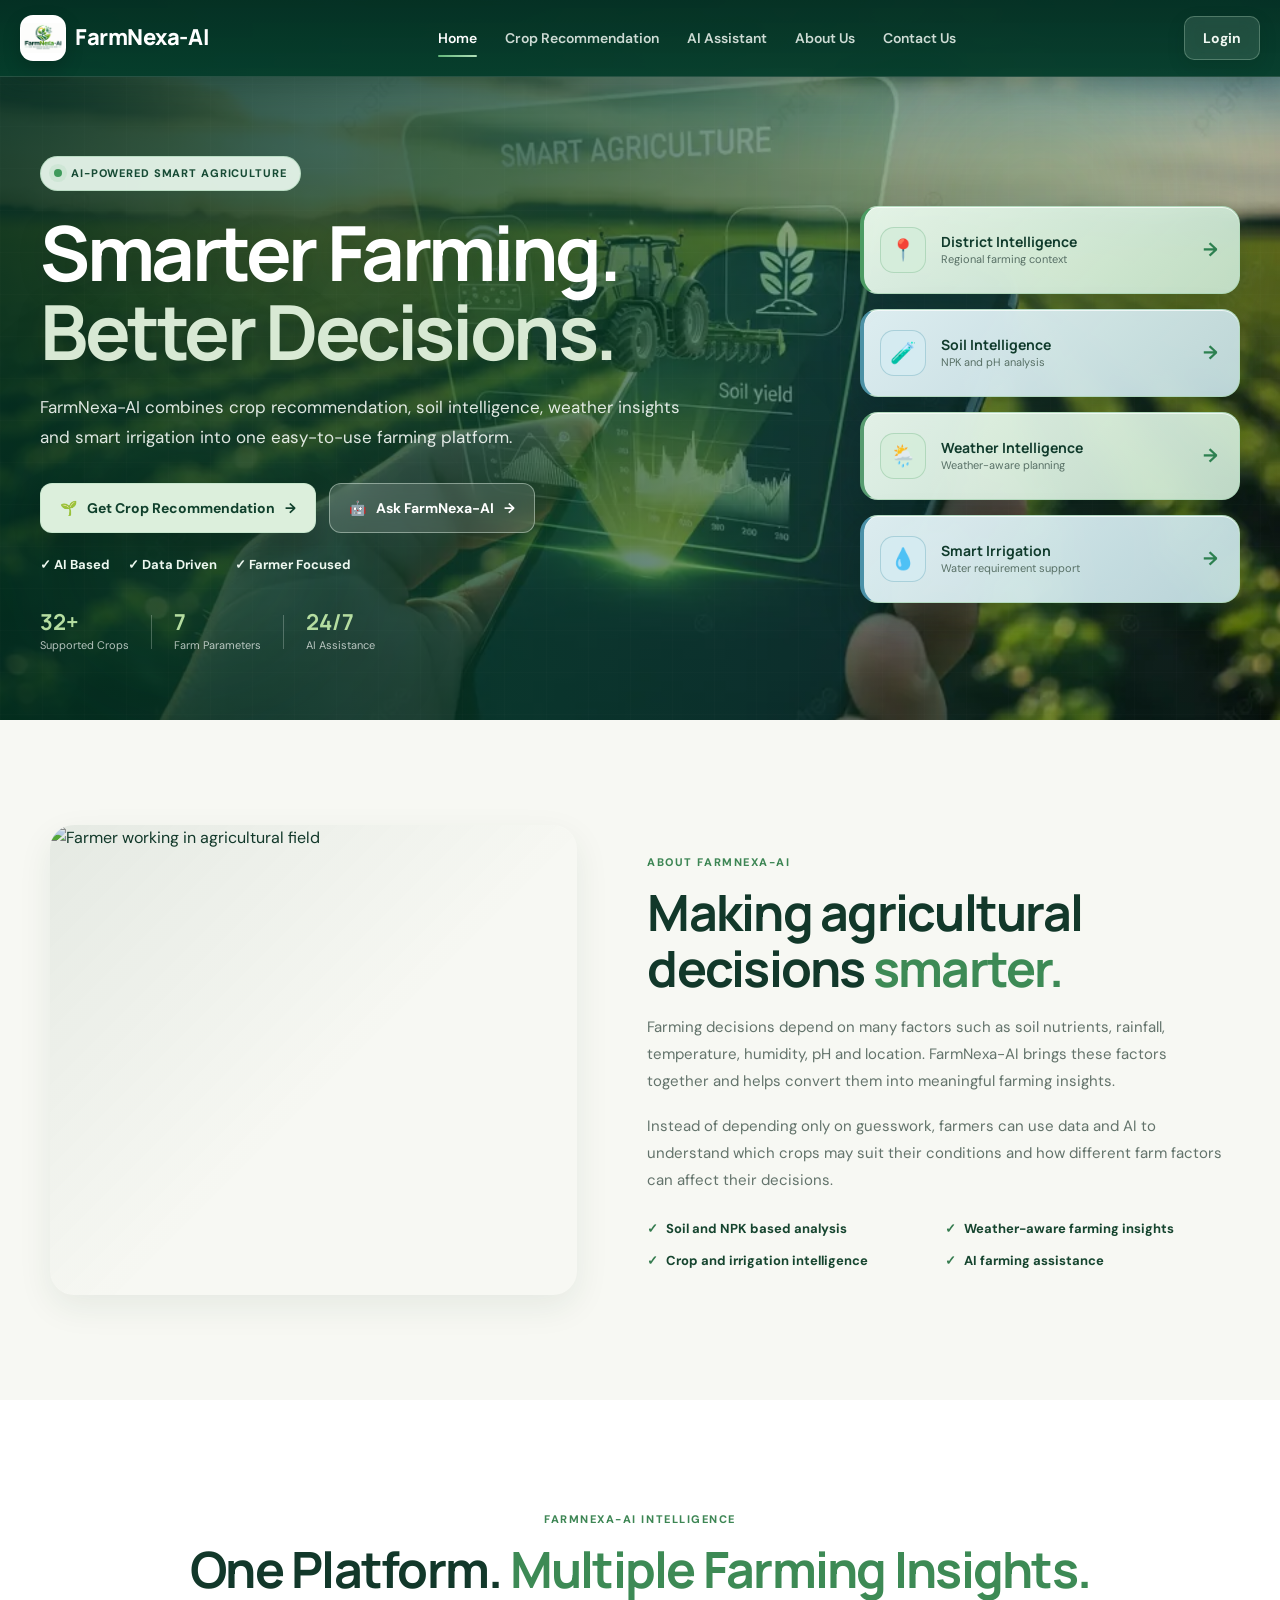
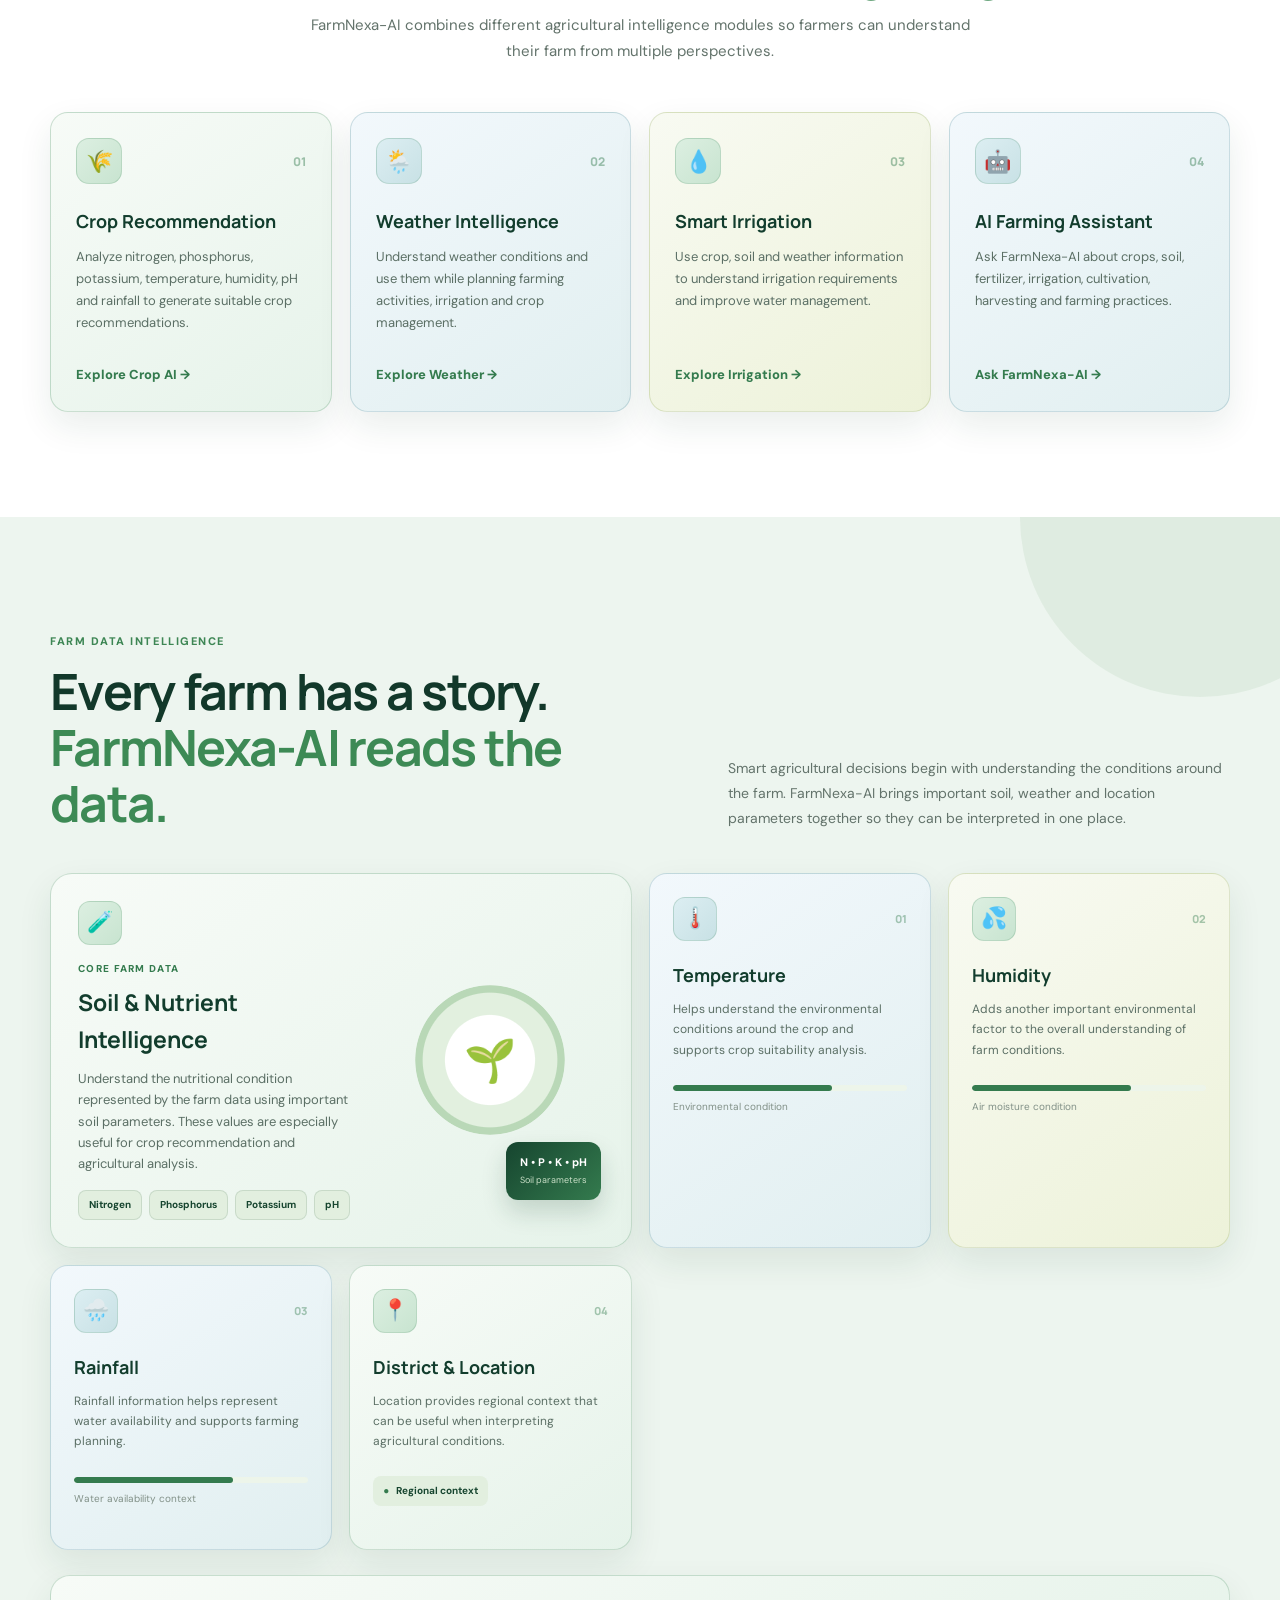
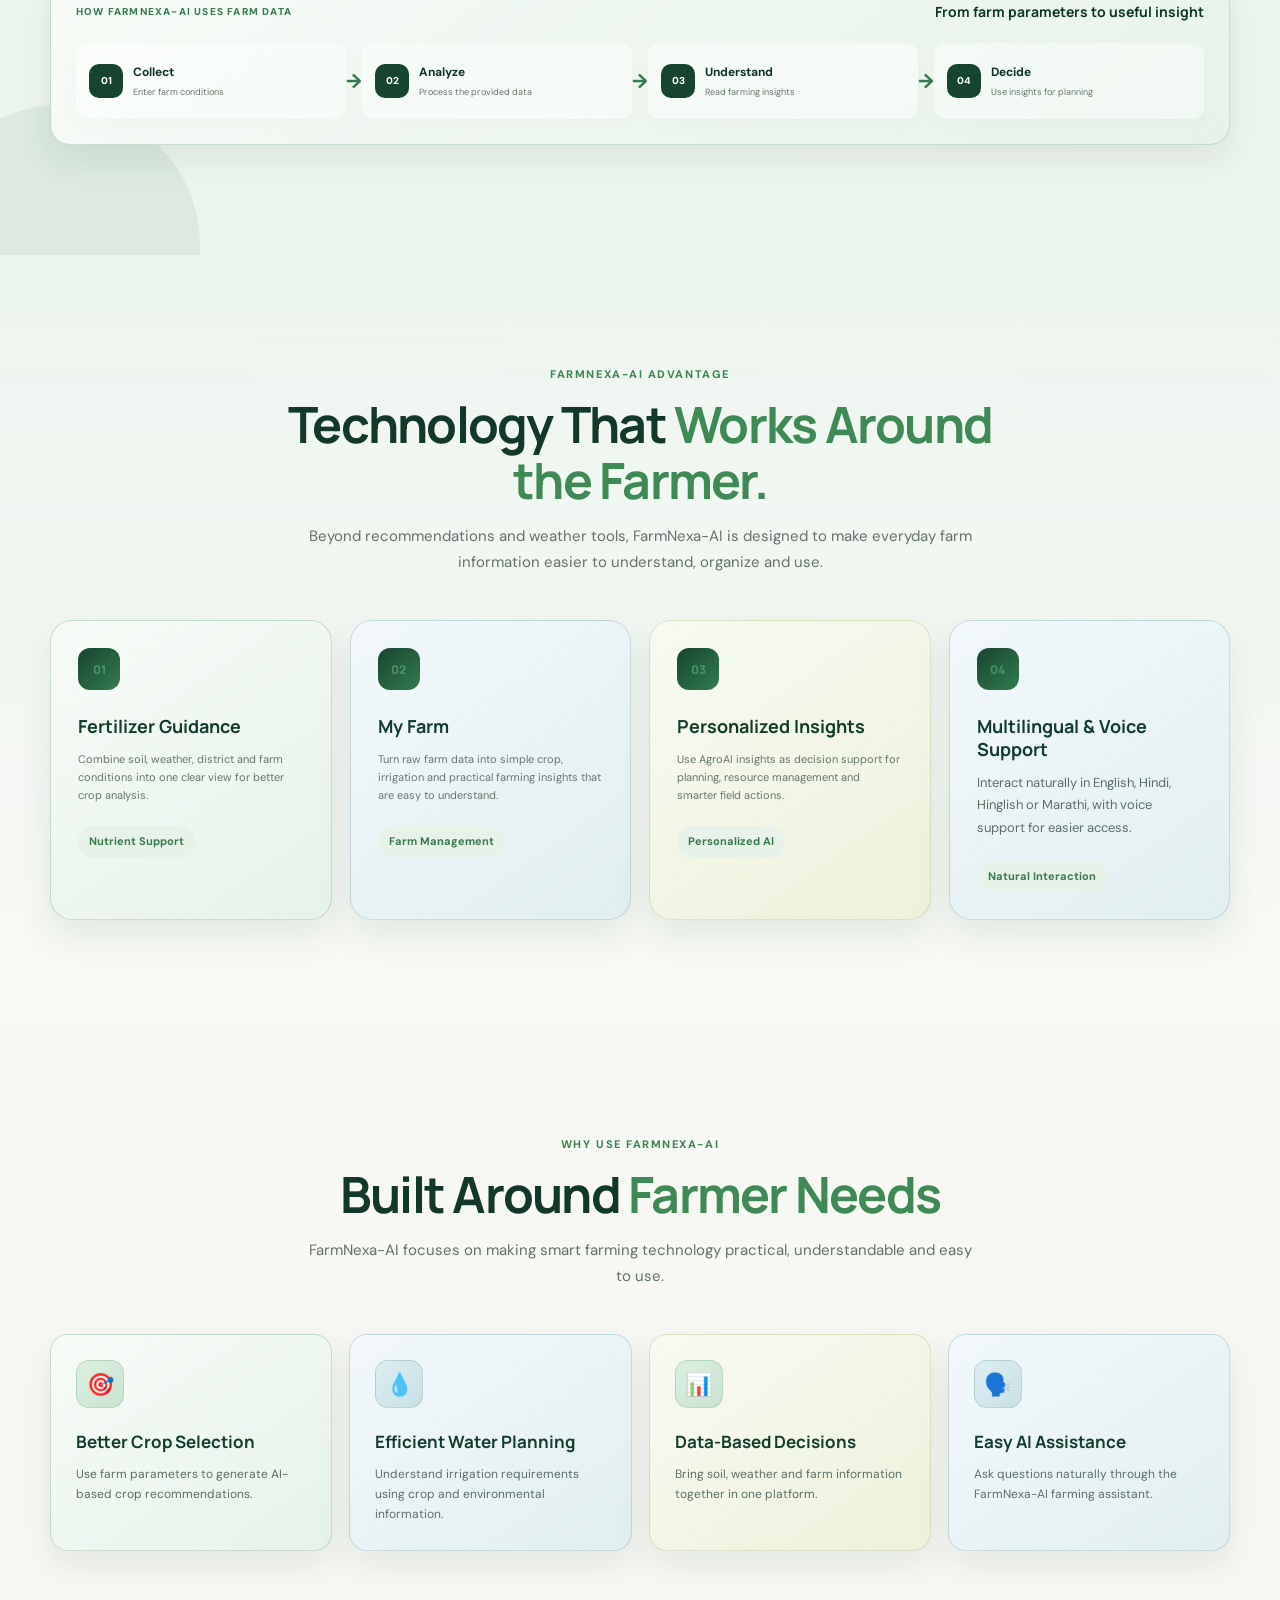
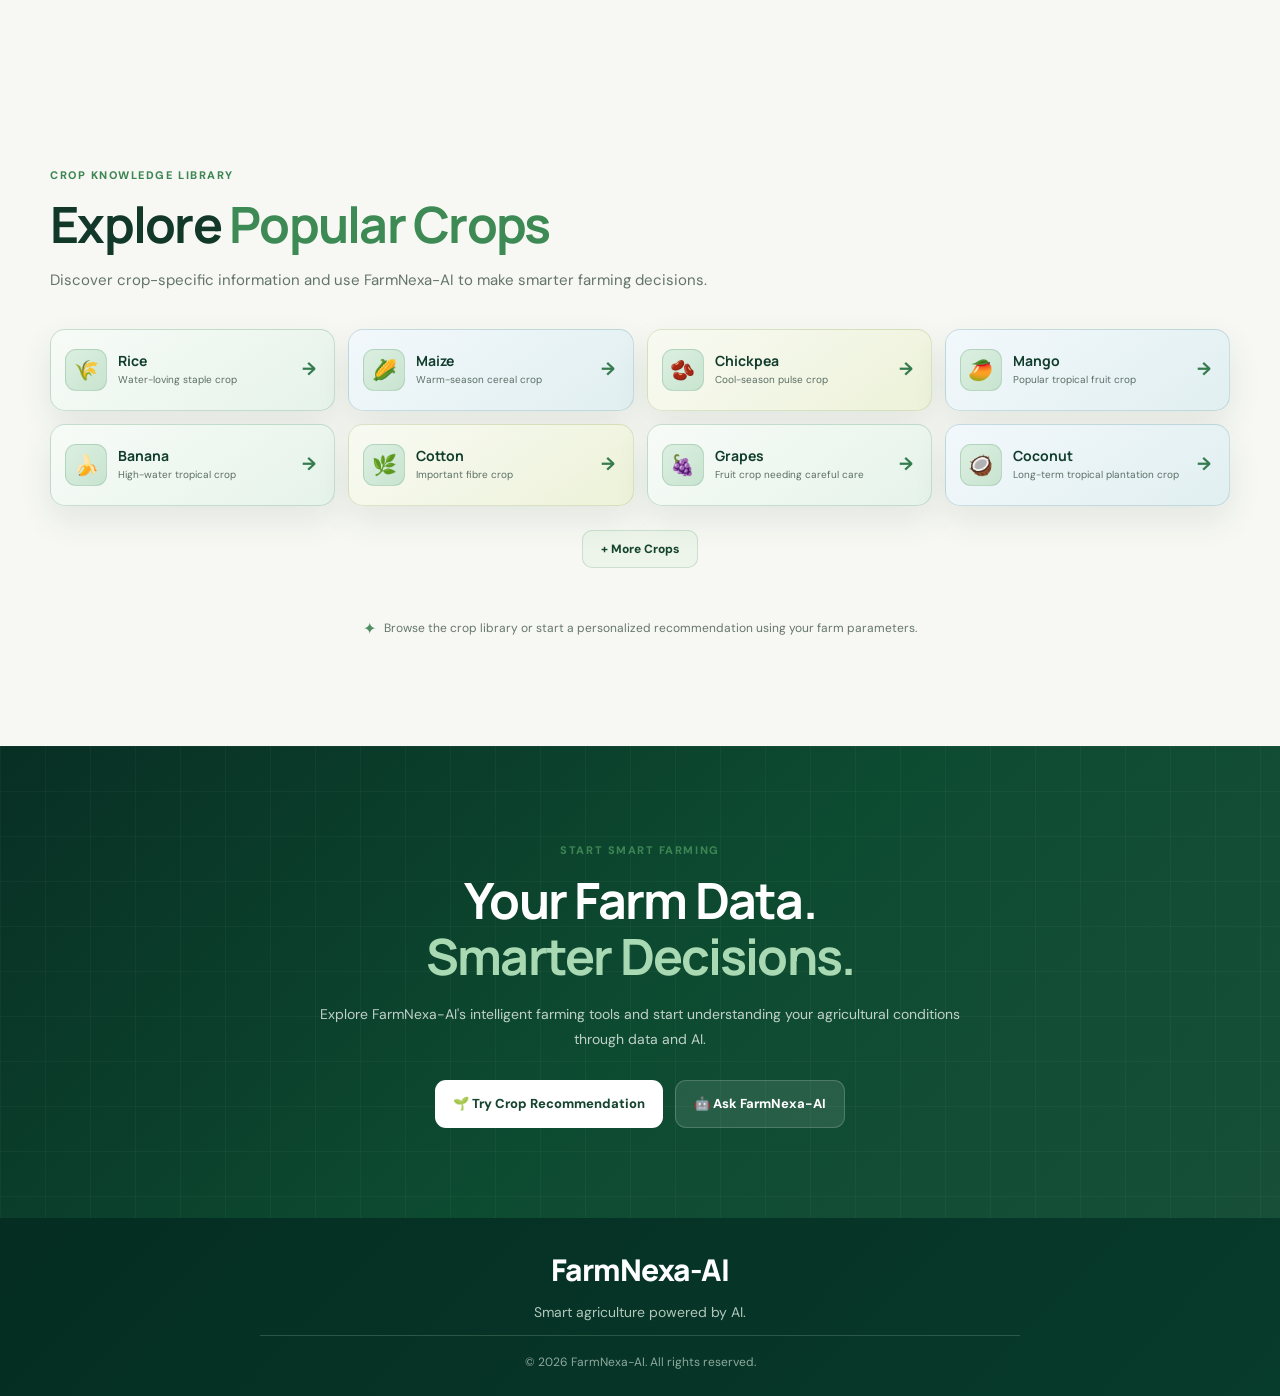
==== commit 85e0b72d: "Initial upload - Crop Recommendation AI" ====
--- a/frontend/index.html
+++ b/frontend/index.html
@@ -6,14 +6,14 @@
     <meta content="width=device-width, initial-scale=1.0" name="viewport" />
 
     <meta
-        content="AgroAI - AI-powered smart agriculture platform for intelligent crop, weather, soil and irrigation decisions."
+        content="FarmNexa-AI - AI-powered smart agriculture platform for intelligent crop, weather, soil and irrigation decisions."
         name="description"
     />
 
-    <title>AgroAI | Smart Agriculture</title>
+    <title>FarmNexa-AI | Smart Agriculture</title>
 
     <link href="index.css" rel="stylesheet" />
-
+     <link rel="icon" type="image/png" href="farmnexa-ai-logo.png">
     <link href="https://fonts.googleapis.com" rel="preconnect" />
     <link crossorigin href="https://fonts.gstatic.com" rel="preconnect" />
 
@@ -37,11 +37,11 @@
         <a class="logo" href="index.html">
 
             <span class="logo-mark">
-                <img src="agroai-logo.png" alt="AgroAI Logo">
+                <img src="farmnexa-ai-logo.png" alt="FarmNexa-AI Logo">
             </span>
 
             <span>
-                Agro<span>AI</span>
+                FarmNexa-AI
             </span>
 
         </a>
@@ -84,19 +84,6 @@
             >
                 Login
             </a>
-
-
-            <!-- PROFILE -->
-            <button
-                aria-label="Profile"
-                class="icon-nav-btn"
-                id="profileBtn"
-                style="display:none;"
-                title="Profile"
-                type="button"
-            >
-                👤
-            </button>
 
 
             <!-- ADMIN -->
@@ -170,7 +157,7 @@
 
 
             <p>
-                AgroAI combines crop recommendation, soil intelligence,
+                FarmNexa-AI combines crop recommendation, soil intelligence,
                 weather insights and smart irrigation into one
                 easy-to-use farming platform.
             </p>
@@ -193,7 +180,7 @@
                     href="chatbot.html"
                 >
                     <span>🤖</span>
-                    Ask AgroAI
+                    Ask FarmNexa-AI
                     <b>→</b>
                 </a>
 
@@ -306,7 +293,7 @@
 
 
 <!-- =====================================================
-     ABOUT AGROAI
+     ABOUT FARMNEXA-AI
 ===================================================== -->
 
 <section class="about-section" id="about">
@@ -326,7 +313,7 @@
         <div class="about-content">
 
             <span class="section-label">
-                ABOUT AGROAI
+                ABOUT FARMNEXA-AI
             </span>
 
 
@@ -339,7 +326,7 @@
             <p>
                 Farming decisions depend on many factors such as
                 soil nutrients, rainfall, temperature, humidity,
-                pH and location. AgroAI brings these factors
+                pH and location. FarmNexa-AI brings these factors
                 together and helps convert them into meaningful
                 farming insights.
             </p>
@@ -395,7 +382,7 @@
         <div class="section-heading center">
 
             <span class="section-label">
-                AGROAI INTELLIGENCE
+                FARMNEXA-AI INTELLIGENCE
             </span>
 
             <h2>
@@ -404,7 +391,7 @@
             </h2>
 
             <p>
-                AgroAI combines different agricultural intelligence
+                FarmNexa-AI combines different agricultural intelligence
                 modules so farmers can understand their farm from
                 multiple perspectives.
             </p>
@@ -498,13 +485,13 @@
                 </h3>
 
                 <p>
-                    Ask AgroAI about crops, soil, fertilizer,
+                    Ask FarmNexa-AI about crops, soil, fertilizer,
                     irrigation, cultivation, harvesting and
                     farming practices.
                 </p>
 
                 <a href="chatbot.html" class="protected-link">
-                    Ask AgroAI →
+                    Ask FarmNexa-AI →
                 </a>
 
             </article>
@@ -517,7 +504,7 @@
 
 
 <!-- =====================================================
-     WHAT AGROAI ANALYZES
+     WHAT FARMNEXA-AI ANALYZES
 ===================================================== -->
 
 <section class="analysis-section">
@@ -537,7 +524,7 @@
 
                 <h2>
                     Every farm has a story.
-                    <span>AgroAI reads the data.</span>
+                    <span>FarmNexa-AI reads the data.</span>
                 </h2>
 
             </div>
@@ -545,7 +532,7 @@
 
             <p>
                 Smart agricultural decisions begin with understanding
-                the conditions around the farm. AgroAI brings important
+                the conditions around the farm. FarmNexa-AI brings important
                 soil, weather and location parameters together so they
                 can be interpreted in one place.
             </p>
@@ -705,7 +692,7 @@
 
             <div class="flow-title">
 
-                <span>HOW AGROAI USES FARM DATA</span>
+                <span>HOW FARMNEXA-AI USES FARM DATA</span>
 
                 <strong>
                     From farm parameters to useful insight
@@ -808,7 +795,7 @@
         <div class="section-heading center ecosystem-heading">
 
             <span class="section-label">
-                AGROAI ADVANTAGE
+                FARMNEXA-AI ADVANTAGE
             </span>
 
             <h2>
@@ -817,7 +804,7 @@
             </h2>
 
             <p>
-                Beyond recommendations and weather tools, AgroAI is designed
+                Beyond recommendations and weather tools, FarmNexa-AI is designed
                 to make everyday farm information easier to understand,
                 organize and use.
             </p>
@@ -881,7 +868,7 @@
 
                     <p>
                         Use your district, crop and farm information to
-                        make AgroAI responses more relevant to your situation.
+                        make FarmNexa-AI responses more relevant to your situation.
                     </p>
 
                     <span class="ecosystem-tag">
@@ -932,7 +919,7 @@
         <div class="section-heading center">
 
             <span class="section-label">
-                WHY USE AGROAI
+                WHY USE FARMNEXA-AI
             </span>
 
             <h2>
@@ -941,7 +928,7 @@
             </h2>
 
             <p>
-                AgroAI focuses on making smart farming technology
+                FarmNexa-AI focuses on making smart farming technology
                 practical, understandable and easy to use.
             </p>
 
@@ -1016,7 +1003,7 @@
 
                 <p>
                     Ask questions naturally through the
-                    AgroAI farming assistant.
+                    FarmNexa-AI farming assistant.
                 </p>
 
             </div>
@@ -1049,7 +1036,7 @@
                 </h2>
 
                 <p>
-                    Discover crop-specific information and use AgroAI
+                    Discover crop-specific information and use FarmNexa-AI
                     to make smarter farming decisions.
                 </p>
 
@@ -1438,7 +1425,7 @@
         </h2>
 
         <p>
-            Explore AgroAI's intelligent farming tools and
+            Explore FarmNexa-AI's intelligent farming tools and
             start understanding your agricultural conditions
             through data and AI.
         </p>
@@ -1458,7 +1445,7 @@
                 class="cta-secondary protected-link"
                 href="chatbot.html"
             >
-                🤖 Ask AgroAI
+                🤖 Ask FarmNexa-AI
             </a>
 
         </div>
@@ -1479,12 +1466,12 @@
         <div class="footer-logo">
 
             <img
-                src="agroai-logo.png"
-                alt="AgroAI Logo"
+                src="farmnexa-ai-logo.png"
+                alt="FarmNexa-AI Logo"
             >
 
             <span class="footer-brand-text">
-                AgroAI
+                FarmNexa-AI
             </span>
 
         </div>
@@ -1499,7 +1486,7 @@
 
 
         <small>
-            © 2026 AgroAI. All rights reserved.
+            © 2026 FarmNexa-AI. All rights reserved.
         </small>
 
     </div>
@@ -1523,21 +1510,18 @@
     const loginBtn =
         document.getElementById("loginBtn");
 
-    const profileBtn =
-        document.getElementById("profileBtn");
 
     const adminBtn =
         document.getElementById("adminBtn");
 
+
     const logoutBtn =
         document.getElementById("logoutBtn");
 
-    const footerProfileLink =
-        document.getElementById("footerProfileLink");
-
 
     const loggedIn =
         localStorage.getItem("agroai_logged_in") === "true";
+
 
     const role =
         localStorage.getItem("agroai_role");
@@ -1553,9 +1537,6 @@
             loginBtn.style.display = "none";
         }
 
-        if (profileBtn) {
-            profileBtn.style.display = "inline-flex";
-        }
 
         if (logoutBtn) {
             logoutBtn.style.display = "inline-flex";
@@ -1577,14 +1558,12 @@
             loginBtn.style.display = "inline-flex";
         }
 
-        if (profileBtn) {
-            profileBtn.style.display = "none";
-        }
 
         if (adminBtn) {
             adminBtn.style.display = "none";
         }
 
+
         if (logoutBtn) {
             logoutBtn.style.display = "none";
         }
@@ -1593,7 +1572,7 @@
 
 
     /* =================================================
-       PROTECTED AGROAI FEATURES
+       PROTECTED FARMNEXA-AI FEATURES
     ================================================= */
 
     const protectedLinks =
@@ -1624,7 +1603,7 @@
 
 
                 alert(
-                    "Please Sign Up and Login first to use AgroAI features."
+                    "Please Sign Up and Login first to use FarmNexa-AI features."
                 );
 
 
@@ -1636,75 +1615,6 @@
         });
 
     });
-
-
-    /* =================================================
-       PROFILE
-    ================================================= */
-
-    if (profileBtn) {
-
-        profileBtn.addEventListener(
-            "click",
-            function () {
-
-                const isLoggedIn =
-                    localStorage.getItem(
-                        "agroai_logged_in"
-                    ) === "true";
-
-
-                if (isLoggedIn) {
-
-                    window.location.href =
-                        "profile.html";
-
-                } else {
-
-                    window.location.href =
-                        "login.html";
-
-                }
-
-            }
-        );
-
-    }
-
-
-    /* =================================================
-       FOOTER PROFILE
-    ================================================= */
-
-    if (footerProfileLink) {
-
-        footerProfileLink.addEventListener(
-            "click",
-            function (event) {
-
-                const isLoggedIn =
-                    localStorage.getItem(
-                        "agroai_logged_in"
-                    ) === "true";
-
-
-                if (!isLoggedIn) {
-
-                    event.preventDefault();
-
-                    alert(
-                        "Please Login first to open your profile."
-                    );
-
-                    window.location.href =
-                        "login.html";
-
-                }
-
-            }
-        );
-
-    }
 
 
     /* =================================================
@@ -1721,14 +1631,17 @@
                     "agroai_logged_in"
                 );
 
+
                 localStorage.removeItem(
                     "agroai_role"
                 );
 
+
                 localStorage.removeItem(
                     "agroai_user"
                 );
 
+
                 localStorage.removeItem(
                     "agroai_redirect_after_login"
                 );
@@ -1750,8 +1663,10 @@
     const moreBtn =
         document.getElementById("moreCropsBtn");
 
+
     const extraCrops =
         document.querySelectorAll(".extra-crop");
+
 
     let expanded = false;
 
@@ -1795,6 +1710,7 @@
     const mobileMenu =
         document.getElementById("mobileMenu");
 
+
     const navLinks =
         document.getElementById("navLinks");
 
